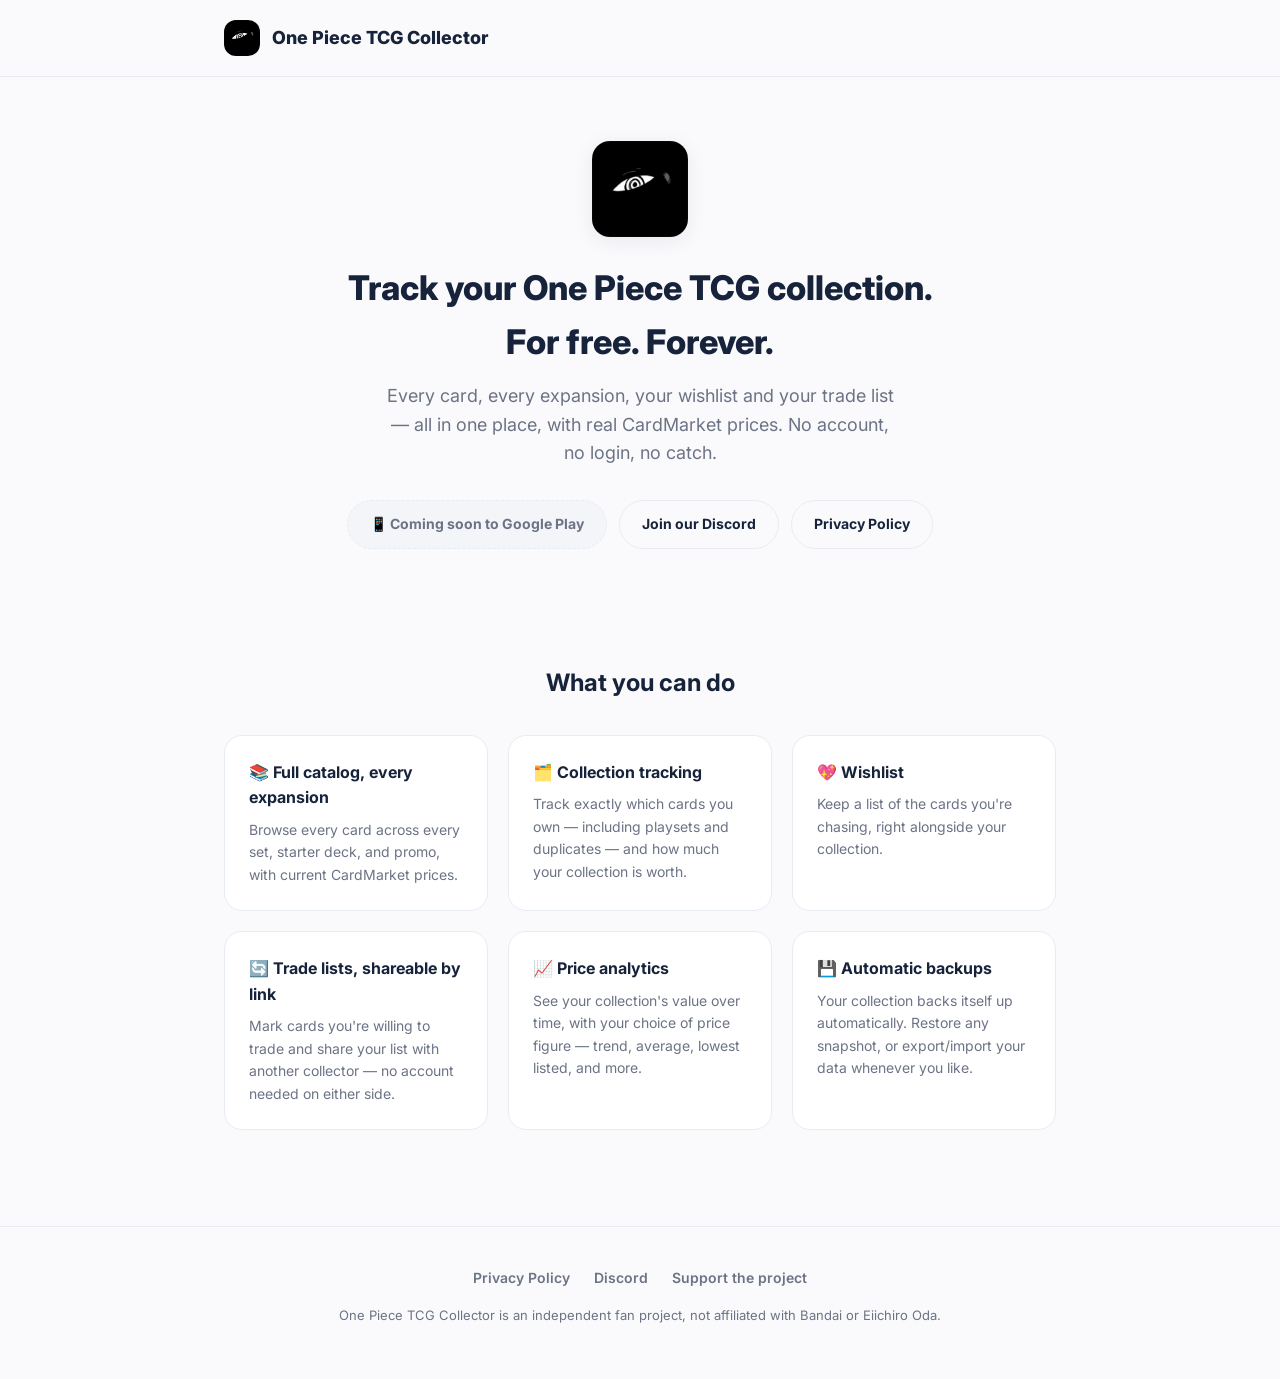
==== index.html @ 1e3ba4a0 "Add landing page and privacy policy for One Piece TCG Collector Static site (no build step) matching" ====
<!DOCTYPE html>
<html lang="en">
<head>
  <meta charset="UTF-8" />
  <meta name="viewport" content="width=device-width, initial-scale=1.0" />
  <title>One Piece TCG Collector</title>
  <meta name="description" content="Track your One Piece TCG collection, wishlist, and trades — 100% free, no account." />
  <link rel="icon" type="image/png" href="assets/favicon.png" />
  <link rel="preconnect" href="https://fonts.googleapis.com" />
  <link rel="preconnect" href="https://fonts.gstatic.com" crossorigin />
  <link href="https://fonts.googleapis.com/css2?family=Inter:wght@400;500;600;700;800&display=swap" rel="stylesheet" />
  <link rel="stylesheet" href="style.css" />
</head>
<body>

  <header class="site-header">
    <div class="container">
      <img src="assets/icon.png" alt="One Piece TCG Collector icon" />
      <span class="brand-name">One Piece TCG Collector</span>
    </div>
  </header>

  <section class="hero">
    <div class="container">
      <img class="icon" src="assets/icon.png" alt="One Piece TCG Collector" />
      <h1>Track your One Piece TCG collection.<br />For free. Forever.</h1>
      <p class="pitch">
        Every card, every expansion, your wishlist and your trade list — all in one place,
        with real CardMarket prices. No account, no login, no catch.
      </p>
      <div class="badge-row">
        <span class="badge badge-soon">📱 Coming soon to Google Play</span>
        <a class="badge badge-outline" href="https://discord.gg/aE2m7DEPWh">Join our Discord</a>
        <a class="badge badge-outline" href="privacy.html">Privacy Policy</a>
      </div>
    </div>
  </section>

  <section class="features">
    <div class="container">
      <h2>What you can do</h2>
      <div class="feature-grid">
        <div class="feature-card">
          <h3>📚 Full catalog, every expansion</h3>
          <p>Browse every card across every set, starter deck, and promo, with current CardMarket prices.</p>
        </div>
        <div class="feature-card">
          <h3>🗂️ Collection tracking</h3>
          <p>Track exactly which cards you own — including playsets and duplicates — and how much your collection is worth.</p>
        </div>
        <div class="feature-card">
          <h3>💖 Wishlist</h3>
          <p>Keep a list of the cards you're chasing, right alongside your collection.</p>
        </div>
        <div class="feature-card">
          <h3>🔄 Trade lists, shareable by link</h3>
          <p>Mark cards you're willing to trade and share your list with another collector — no account needed on either side.</p>
        </div>
        <div class="feature-card">
          <h3>📈 Price analytics</h3>
          <p>See your collection's value over time, with your choice of price figure — trend, average, lowest listed, and more.</p>
        </div>
        <div class="feature-card">
          <h3>💾 Automatic backups</h3>
          <p>Your collection backs itself up automatically. Restore any snapshot, or export/import your data whenever you like.</p>
        </div>
      </div>
    </div>
  </section>

  <footer class="site-footer">
    <div class="container">
      <div class="links">
        <a href="privacy.html">Privacy Policy</a>
        <a href="https://discord.gg/aE2m7DEPWh">Discord</a>
        <a href="https://www.buymeacoffee.com/JapaneseWeddingPhotos">Support the project</a>
      </div>
      <p class="copyright">One Piece TCG Collector is an independent fan project, not affiliated with Bandai or Eiichiro Oda.</p>
    </div>
  </footer>

</body>
</html>
---- style.css ----
:root {
  --primary: #0F2A4A;
  --accent: #FF8A3D;
  --trade: #0E9F6E;
  --wishlist: #E91E63;
  --on-primary: #FFFFFF;

  --background: #FAFAFC;
  --surface: #FFFFFF;
  --surface-alt: #F3F5F9;
  --text-primary: #16233B;
  --text-secondary: #6B7385;
  --border: #E7ECF3;

  --radius-md: 12px;
  --radius-lg: 18px;
  --radius-pill: 999px;
  --shadow: 0 4px 20px rgba(15, 42, 74, 0.08);
  --max-width: 880px;
}

@media (prefers-color-scheme: dark) {
  :root {
    --background: #0A0E1A;
    --surface: #131A2A;
    --surface-alt: #1A2235;
    --text-primary: #EDF1FA;
    --text-secondary: #98A2B8;
    --border: #232D42;
    --shadow: 0 4px 20px rgba(0, 0, 0, 0.35);
  }
}

* { box-sizing: border-box; }

html, body {
  margin: 0;
  padding: 0;
}

body {
  font-family: 'Inter', -apple-system, BlinkMacSystemFont, 'Segoe UI', sans-serif;
  background: var(--background);
  color: var(--text-primary);
  line-height: 1.6;
  -webkit-font-smoothing: antialiased;
}

a {
  color: var(--accent);
  text-decoration: none;
}
a:hover { text-decoration: underline; }

img { max-width: 100%; display: block; }

.container {
  max-width: var(--max-width);
  margin: 0 auto;
  padding: 0 24px;
}

/* Header */
.site-header {
  padding: 20px 0;
  border-bottom: 1px solid var(--border);
}
.site-header .container {
  display: flex;
  align-items: center;
  gap: 12px;
}
.site-header img {
  width: 36px;
  height: 36px;
  border-radius: var(--radius-md);
}
.site-header .brand-name {
  font-weight: 800;
  font-size: 18px;
  color: var(--text-primary);
}

/* Hero */
.hero {
  padding: 64px 0 48px;
  text-align: center;
}
.hero img.icon {
  width: 96px;
  height: 96px;
  border-radius: var(--radius-lg);
  margin: 0 auto 24px;
  box-shadow: var(--shadow);
}
.hero h1 {
  font-size: 34px;
  font-weight: 800;
  margin: 0 0 12px;
  color: var(--text-primary);
}
.hero p.pitch {
  font-size: 18px;
  color: var(--text-secondary);
  max-width: 520px;
  margin: 0 auto 32px;
}

.badge-row {
  display: flex;
  gap: 12px;
  justify-content: center;
  flex-wrap: wrap;
}

.badge {
  display: inline-flex;
  align-items: center;
  gap: 8px;
  padding: 12px 22px;
  border-radius: var(--radius-pill);
  font-weight: 700;
  font-size: 14px;
  text-decoration: none;
}
.badge:hover { text-decoration: none; opacity: 0.9; }
.badge-primary {
  background: var(--primary);
  color: var(--on-primary);
}
.badge-accent {
  background: var(--accent);
  color: var(--on-primary);
}
.badge-outline {
  background: transparent;
  border: 1.5px solid var(--border);
  color: var(--text-primary);
}
.badge-soon {
  background: var(--surface-alt);
  color: var(--text-secondary);
  border: 1.5px dashed var(--border);
}

/* Features */
.features {
  padding: 48px 0;
}
.features h2 {
  text-align: center;
  font-size: 24px;
  margin-bottom: 32px;
  color: var(--text-primary);
}
.feature-grid {
  display: grid;
  grid-template-columns: repeat(auto-fit, minmax(240px, 1fr));
  gap: 20px;
}
.feature-card {
  background: var(--surface);
  border: 1px solid var(--border);
  border-radius: var(--radius-lg);
  padding: 24px;
}
.feature-card h3 {
  margin: 0 0 8px;
  font-size: 16px;
  color: var(--text-primary);
}
.feature-card p {
  margin: 0;
  font-size: 14px;
  color: var(--text-secondary);
}

/* Footer */
.site-footer {
  padding: 40px 0;
  border-top: 1px solid var(--border);
  margin-top: 48px;
  text-align: center;
}
.site-footer .links {
  display: flex;
  gap: 24px;
  justify-content: center;
  flex-wrap: wrap;
  margin-bottom: 16px;
}
.site-footer .links a {
  color: var(--text-secondary);
  font-size: 14px;
  font-weight: 600;
}
.site-footer .copyright {
  color: var(--text-secondary);
  font-size: 13px;
}

/* Legal / privacy pages */
.legal {
  padding: 48px 0 64px;
}
.legal h1 {
  font-size: 28px;
  margin-bottom: 8px;
}
.legal .updated {
  color: var(--text-secondary);
  font-size: 13px;
  margin-bottom: 32px;
}
.legal h2 {
  font-size: 19px;
  margin-top: 36px;
  margin-bottom: 10px;
  color: var(--text-primary);
}
.legal p {
  color: var(--text-secondary);
  margin: 0 0 14px;
}
.legal ul {
  color: var(--text-secondary);
  padding-left: 20px;
}
.legal .callout {
  background: var(--surface-alt);
  border: 1px solid var(--border);
  border-radius: var(--radius-md);
  padding: 18px 20px;
  margin: 20px 0;
}
.legal .callout p { color: var(--text-primary); margin: 0; }
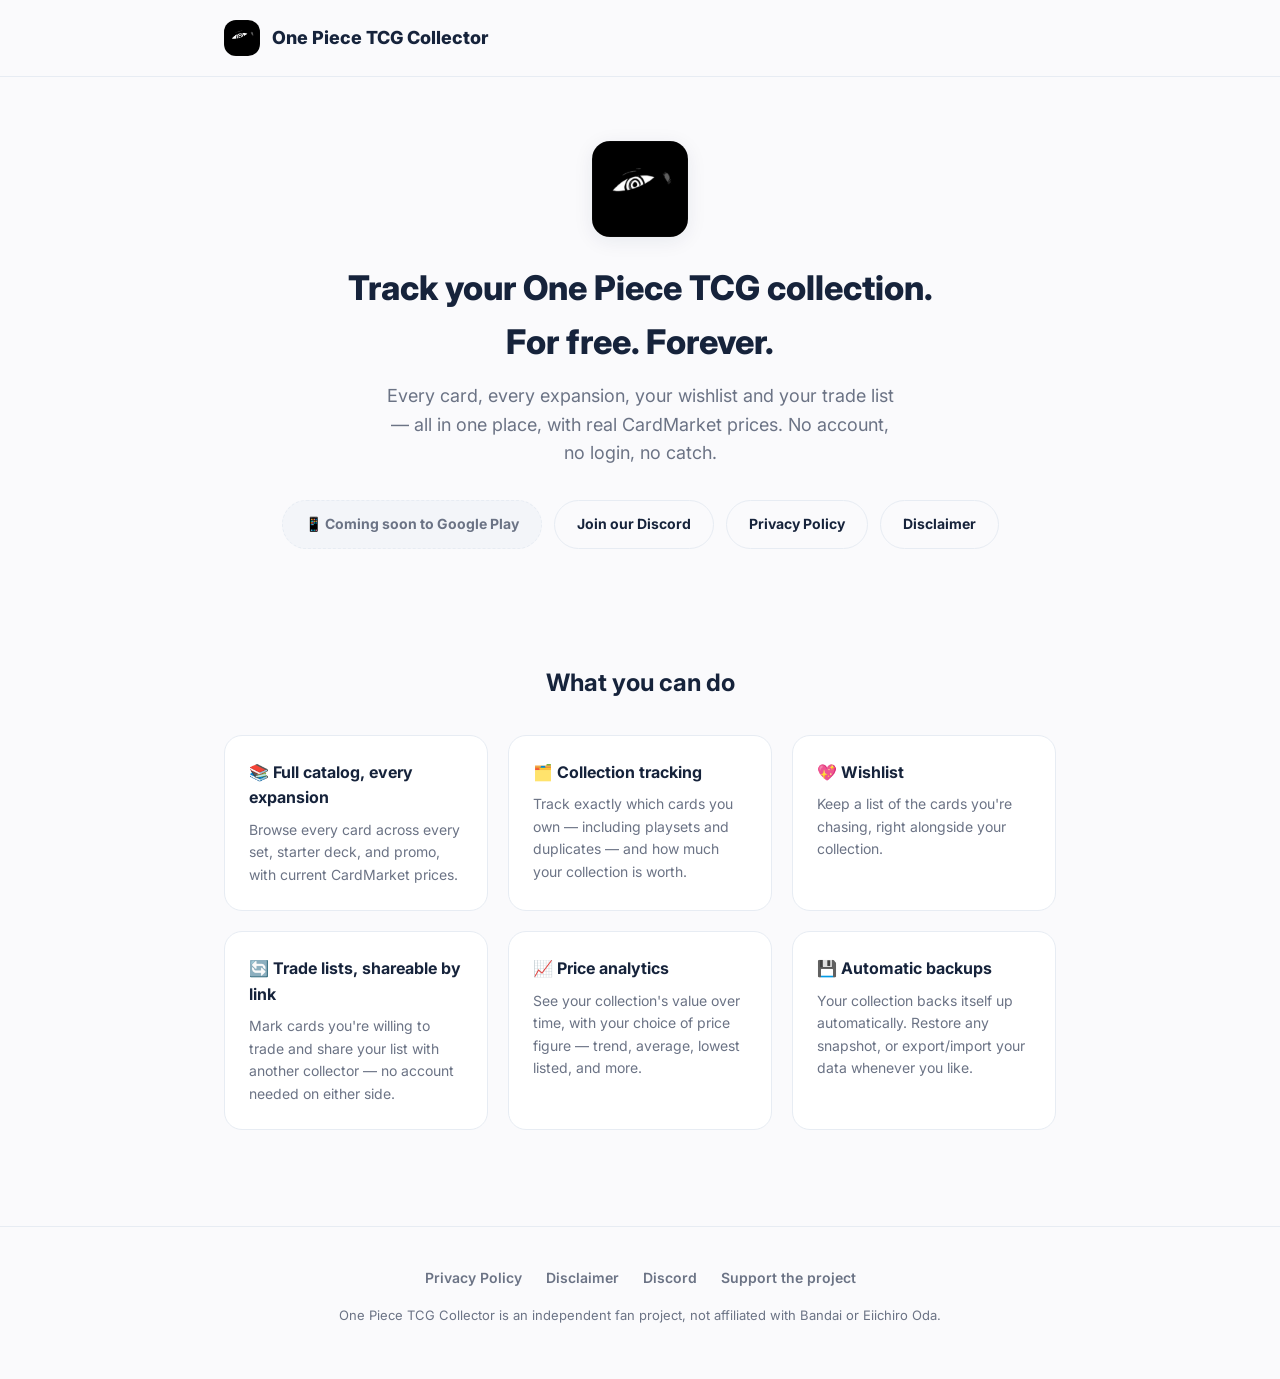
==== commit 4197c841: "Add disclaimer page, correct donation wording in privacy policy New disclaimer.html covers fan-proje" ====
--- a/index.html
+++ b/index.html
@@ -32,6 +32,7 @@
         <span class="badge badge-soon">📱 Coming soon to Google Play</span>
         <a class="badge badge-outline" href="https://discord.gg/aE2m7DEPWh">Join our Discord</a>
         <a class="badge badge-outline" href="privacy.html">Privacy Policy</a>
+        <a class="badge badge-outline" href="disclaimer.html">Disclaimer</a>
       </div>
     </div>
   </section>
@@ -72,6 +73,7 @@
     <div class="container">
       <div class="links">
         <a href="privacy.html">Privacy Policy</a>
+        <a href="disclaimer.html">Disclaimer</a>
         <a href="https://discord.gg/aE2m7DEPWh">Discord</a>
         <a href="https://www.buymeacoffee.com/JapaneseWeddingPhotos">Support the project</a>
       </div>
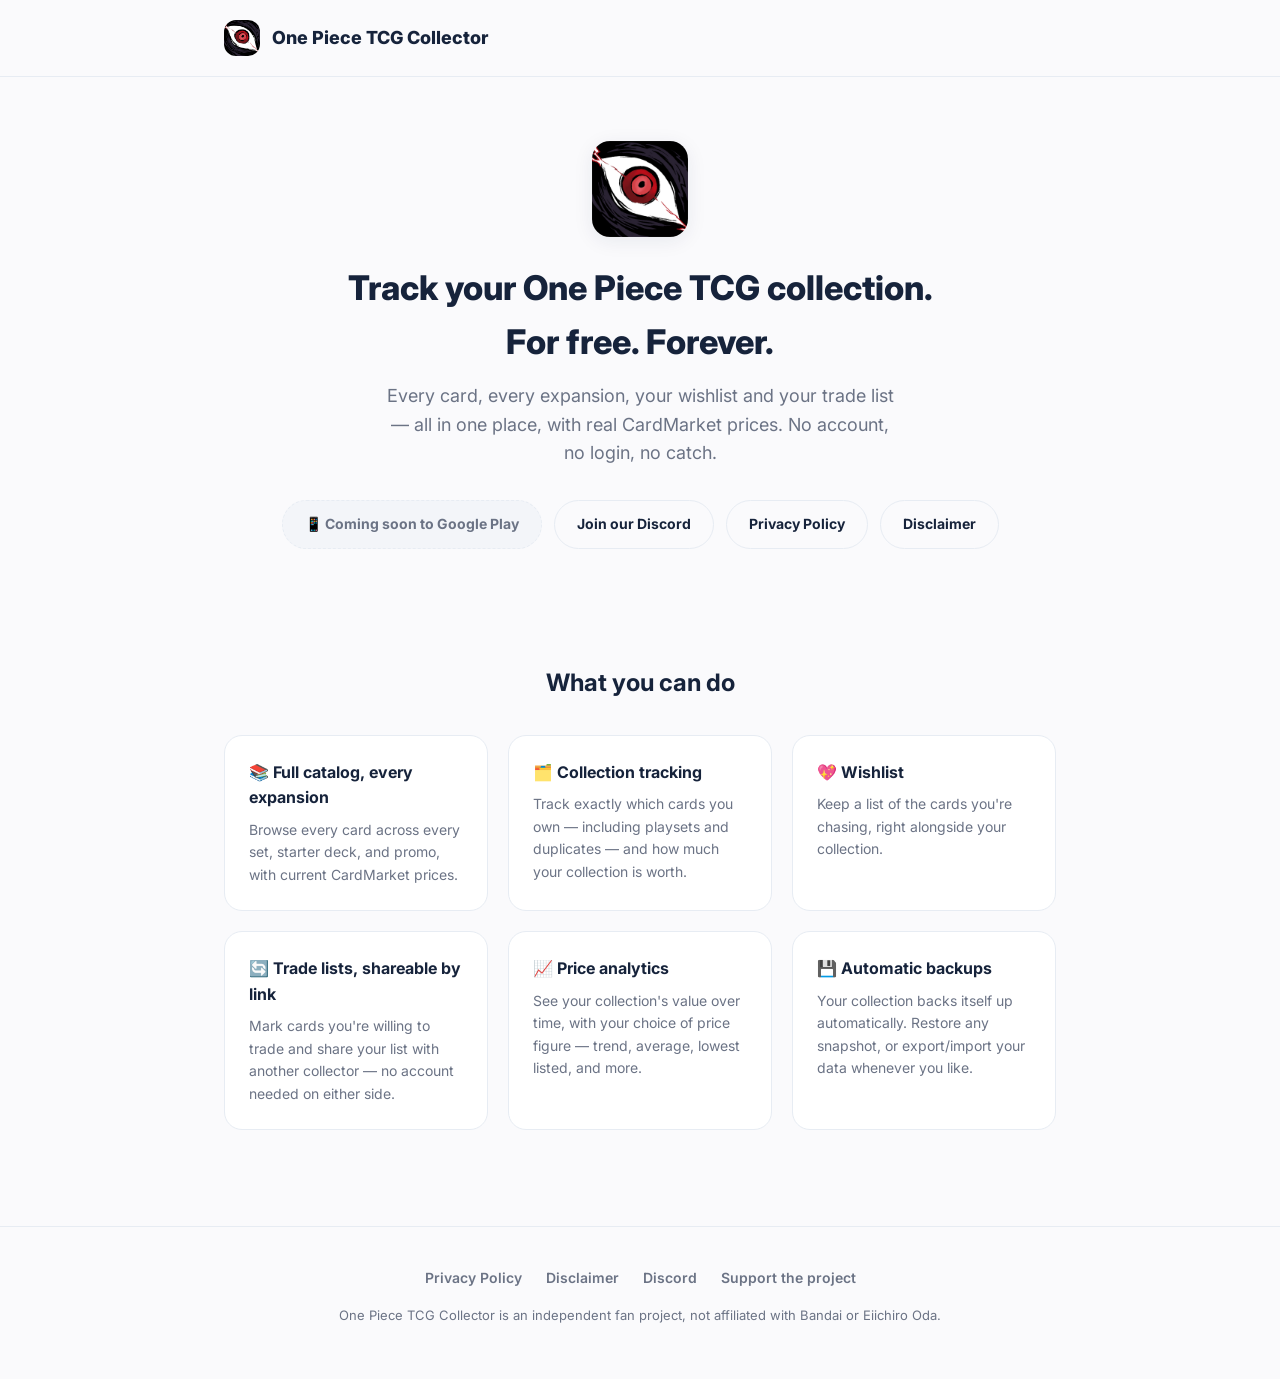
==== commit 31bc4a15: "Consolidate to a single icon asset (favicon.png), drop icon.png/logo.png favicon.png now carries the" ====
--- a/index.html
+++ b/index.html
@@ -15,14 +15,14 @@
 
   <header class="site-header">
     <div class="container">
-      <img src="assets/icon.png" alt="One Piece TCG Collector icon" />
+      <img src="assets/favicon.png" alt="One Piece TCG Collector icon" />
       <span class="brand-name">One Piece TCG Collector</span>
     </div>
   </header>
 
   <section class="hero">
     <div class="container">
-      <img class="icon" src="assets/icon.png" alt="One Piece TCG Collector" />
+      <img class="icon" src="assets/favicon.png" alt="One Piece TCG Collector" />
       <h1>Track your One Piece TCG collection.<br />For free. Forever.</h1>
       <p class="pitch">
         Every card, every expansion, your wishlist and your trade list — all in one place,
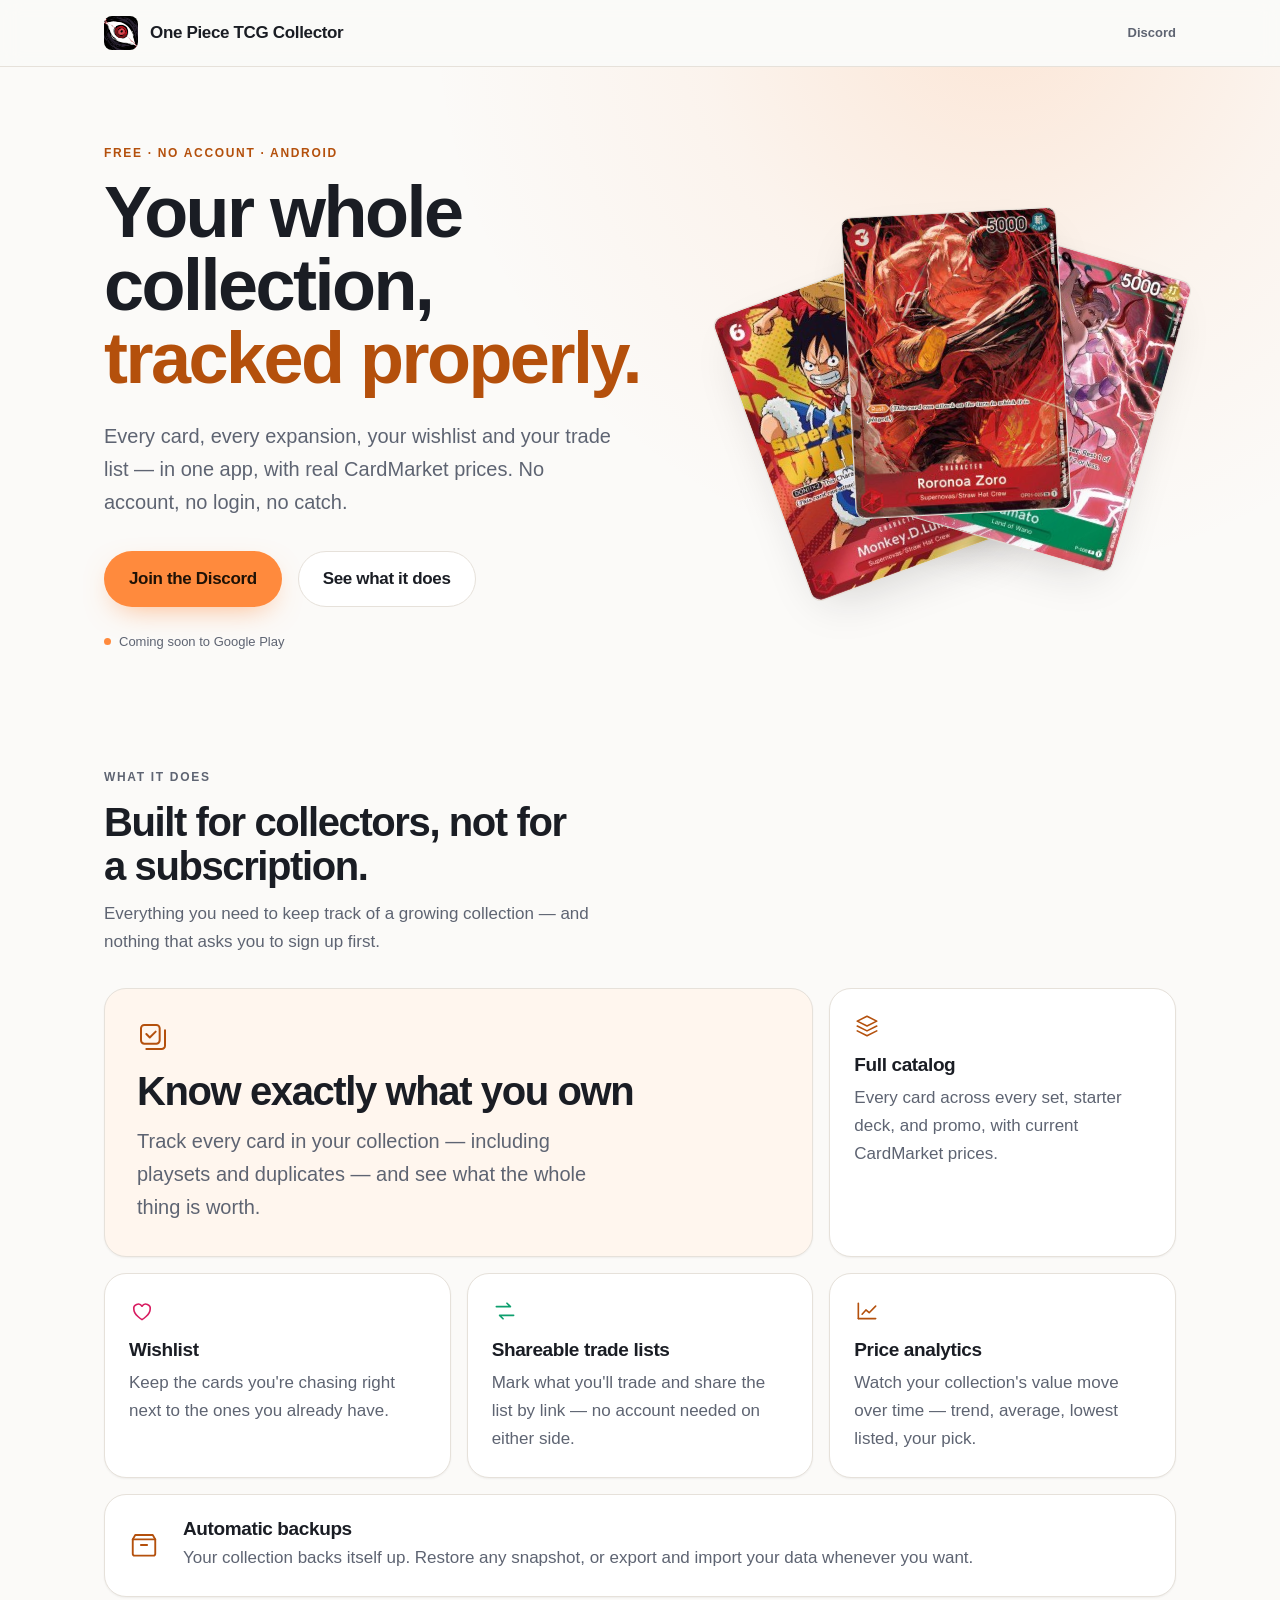
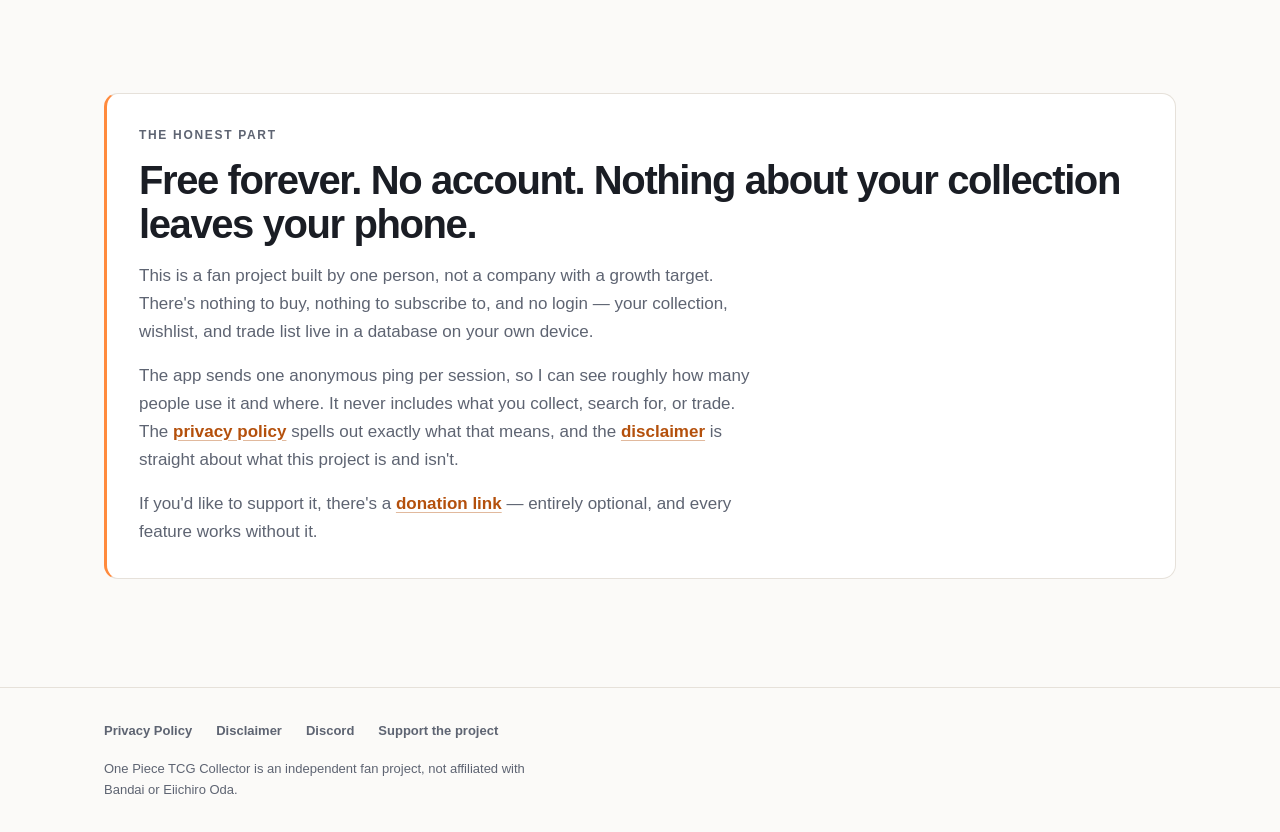
==== commit 28e88efa: "Redesign: dark-first design system, restructured landing page, SEO/OG metadata Full visual redesign " ====
--- a/index.html
+++ b/index.html
@@ -5,69 +5,171 @@
   <meta name="viewport" content="width=device-width, initial-scale=1.0" />
   <title>One Piece TCG Collector</title>
   <meta name="description" content="Track your One Piece TCG collection, wishlist, and trades — 100% free, no account." />
+  <link rel="canonical" href="https://optcg.poordevelopers.com/" />
+  <meta name="theme-color" content="#080B12" media="(prefers-color-scheme: dark)" />
+  <meta name="theme-color" content="#FBFAF8" media="(prefers-color-scheme: light)" />
+
+  <meta property="og:type" content="website" />
+  <meta property="og:url" content="https://optcg.poordevelopers.com/" />
+  <meta property="og:title" content="One Piece TCG Collector" />
+  <meta property="og:description" content="Track your One Piece TCG collection, wishlist, and trades — 100% free, no account." />
+  <meta property="og:image" content="https://optcg.poordevelopers.com/assets/og-image.png" />
+  <meta name="twitter:card" content="summary_large_image" />
+
   <link rel="icon" type="image/png" href="assets/favicon.png" />
-  <link rel="preconnect" href="https://fonts.googleapis.com" />
-  <link rel="preconnect" href="https://fonts.gstatic.com" crossorigin />
-  <link href="https://fonts.googleapis.com/css2?family=Inter:wght@400;500;600;700;800&display=swap" rel="stylesheet" />
   <link rel="stylesheet" href="style.css" />
 </head>
 <body>
 
   <header class="site-header">
     <div class="container">
-      <img src="assets/favicon.png" alt="One Piece TCG Collector icon" />
-      <span class="brand-name">One Piece TCG Collector</span>
+      <a class="brand" href="index.html">
+        <img src="assets/favicon.png" alt="" />
+        <span>One Piece TCG Collector</span>
+      </a>
+      <a class="header-link" href="https://discord.gg/aE2m7DEPWh">Discord</a>
     </div>
   </header>
 
-  <section class="hero">
-    <div class="container">
-      <img class="icon" src="assets/favicon.png" alt="One Piece TCG Collector" />
-      <h1>Track your One Piece TCG collection.<br />For free. Forever.</h1>
-      <p class="pitch">
-        Every card, every expansion, your wishlist and your trade list — all in one place,
-        with real CardMarket prices. No account, no login, no catch.
-      </p>
-      <div class="badge-row">
-        <span class="badge badge-soon">📱 Coming soon to Google Play</span>
-        <a class="badge badge-outline" href="https://discord.gg/aE2m7DEPWh">Join our Discord</a>
-        <a class="badge badge-outline" href="privacy.html">Privacy Policy</a>
-        <a class="badge badge-outline" href="disclaimer.html">Disclaimer</a>
-      </div>
-    </div>
-  </section>
+  <main>
 
-  <section class="features">
-    <div class="container">
-      <h2>What you can do</h2>
-      <div class="feature-grid">
-        <div class="feature-card">
-          <h3>📚 Full catalog, every expansion</h3>
-          <p>Browse every card across every set, starter deck, and promo, with current CardMarket prices.</p>
-        </div>
-        <div class="feature-card">
-          <h3>🗂️ Collection tracking</h3>
-          <p>Track exactly which cards you own — including playsets and duplicates — and how much your collection is worth.</p>
-        </div>
-        <div class="feature-card">
-          <h3>💖 Wishlist</h3>
-          <p>Keep a list of the cards you're chasing, right alongside your collection.</p>
-        </div>
-        <div class="feature-card">
-          <h3>🔄 Trade lists, shareable by link</h3>
-          <p>Mark cards you're willing to trade and share your list with another collector — no account needed on either side.</p>
-        </div>
-        <div class="feature-card">
-          <h3>📈 Price analytics</h3>
-          <p>See your collection's value over time, with your choice of price figure — trend, average, lowest listed, and more.</p>
-        </div>
-        <div class="feature-card">
-          <h3>💾 Automatic backups</h3>
-          <p>Your collection backs itself up automatically. Restore any snapshot, or export/import your data whenever you like.</p>
+    <section class="hero">
+      <div class="container">
+        <div class="hero-grid">
+          <div>
+            <p class="eyebrow">Free · No account · Android</p>
+            <h1>Your whole collection, <em>tracked properly.</em></h1>
+            <p class="lead">
+              Every card, every expansion, your wishlist and your trade list — in one app,
+              with real CardMarket prices. No account, no login, no catch.
+            </p>
+            <div class="actions">
+              <a class="btn btn-primary" href="https://discord.gg/aE2m7DEPWh">Join the Discord</a>
+              <a class="btn btn-ghost" href="#features">See what it does</a>
+            </div>
+            <p class="status">
+              <span class="status-dot" aria-hidden="true"></span>
+              Coming soon to Google Play
+            </p>
+          </div>
+
+          <div class="card-stack" aria-hidden="true">
+            <div class="card card-a"></div>
+            <div class="card card-b"></div>
+            <div class="card card-c"></div>
+          </div>
         </div>
       </div>
-    </div>
-  </section>
+    </section>
+
+    <section class="features" id="features">
+      <div class="container">
+        <div class="section-head">
+          <p class="eyebrow">What it does</p>
+          <h2>Built for collectors, not for a subscription.</h2>
+          <p>
+            Everything you need to keep track of a growing collection — and nothing
+            that asks you to sign up first.
+          </p>
+        </div>
+
+        <div class="bento">
+
+          <article class="tile tile-lead">
+            <svg viewBox="0 0 24 24" fill="none" stroke="currentColor" stroke-width="1.5" stroke-linecap="round" stroke-linejoin="round" aria-hidden="true" focusable="false">
+              <rect x="3" y="3" width="14" height="14" rx="2.5" />
+              <path d="M21 7v11.5A2.5 2.5 0 0 1 18.5 21H7" />
+              <path d="m7 9.8 2.6 2.6L14 8" />
+            </svg>
+            <h3>Know exactly what you own</h3>
+            <p>
+              Track every card in your collection — including playsets and duplicates —
+              and see what the whole thing is worth.
+            </p>
+          </article>
+
+          <article class="tile tile-catalog">
+            <svg viewBox="0 0 24 24" fill="none" stroke="currentColor" stroke-width="1.5" stroke-linecap="round" stroke-linejoin="round" aria-hidden="true" focusable="false">
+              <path d="M12 3 3 7.5l9 4.5 9-4.5L12 3Z" />
+              <path d="m3 12 9 4.5 9-4.5" />
+              <path d="m3 16.5 9 4.5 9-4.5" />
+            </svg>
+            <h3>Full catalog</h3>
+            <p>Every card across every set, starter deck, and promo, with current CardMarket prices.</p>
+          </article>
+
+          <article class="tile tile-third tile-wishlist">
+            <svg viewBox="0 0 24 24" fill="none" stroke="currentColor" stroke-width="1.5" stroke-linecap="round" stroke-linejoin="round" aria-hidden="true" focusable="false">
+              <path d="M12 20s-7.5-4.6-7.5-9.4A4.1 4.1 0 0 1 12 7.6a4.1 4.1 0 0 1 7.5 3C19.5 15.4 12 20 12 20Z" />
+            </svg>
+            <h3>Wishlist</h3>
+            <p>Keep the cards you're chasing right next to the ones you already have.</p>
+          </article>
+
+          <article class="tile tile-third tile-trade">
+            <svg viewBox="0 0 24 24" fill="none" stroke="currentColor" stroke-width="1.5" stroke-linecap="round" stroke-linejoin="round" aria-hidden="true" focusable="false">
+              <path d="M4 8h13l-3.2-3.2" />
+              <path d="M20 16H7l3.2 3.2" />
+            </svg>
+            <h3>Shareable trade lists</h3>
+            <p>Mark what you'll trade and share the list by link — no account needed on either side.</p>
+          </article>
+
+          <article class="tile tile-third">
+            <svg viewBox="0 0 24 24" fill="none" stroke="currentColor" stroke-width="1.5" stroke-linecap="round" stroke-linejoin="round" aria-hidden="true" focusable="false">
+              <path d="M4 19V5" />
+              <path d="M4 19h16" />
+              <path d="m7.5 15 3.5-4 3 2.6L20 7.5" />
+            </svg>
+            <h3>Price analytics</h3>
+            <p>Watch your collection's value move over time — trend, average, lowest listed, your pick.</p>
+          </article>
+
+          <article class="tile tile-strip">
+            <svg viewBox="0 0 24 24" fill="none" stroke="currentColor" stroke-width="1.5" stroke-linecap="round" stroke-linejoin="round" aria-hidden="true" focusable="false">
+              <path d="M3 7.5 5 4h14l2 3.5" />
+              <path d="M3 7.5V19a1.5 1.5 0 0 0 1.5 1.5h15A1.5 1.5 0 0 0 21 19V7.5Z" />
+              <path d="M9.5 12h5" />
+            </svg>
+            <div>
+              <h3>Automatic backups</h3>
+              <p>
+                Your collection backs itself up. Restore any snapshot, or export and import
+                your data whenever you want.
+              </p>
+            </div>
+          </article>
+
+        </div>
+      </div>
+    </section>
+
+    <section class="credibility">
+      <div class="container">
+        <div class="panel">
+          <p class="eyebrow">The honest part</p>
+          <h2>Free forever. No account. Nothing about your collection leaves your phone.</h2>
+          <p>
+            This is a fan project built by one person, not a company with a growth target.
+            There's nothing to buy, nothing to subscribe to, and no login — your collection,
+            wishlist, and trade list live in a database on your own device.
+          </p>
+          <p>
+            The app sends one anonymous ping per session, so I can see roughly how many people
+            use it and where. It never includes what you collect, search for, or trade. The
+            <a href="privacy.html">privacy policy</a> spells out exactly what that means, and the
+            <a href="disclaimer.html">disclaimer</a> is straight about what this project is and isn't.
+          </p>
+          <p>
+            If you'd like to support it, there's a
+            <a href="https://www.buymeacoffee.com/JapaneseWeddingPhotos">donation link</a> —
+            entirely optional, and every feature works without it.
+          </p>
+        </div>
+      </div>
+    </section>
+
+  </main>
 
   <footer class="site-footer">
     <div class="container">
@@ -77,7 +179,7 @@
         <a href="https://discord.gg/aE2m7DEPWh">Discord</a>
         <a href="https://www.buymeacoffee.com/JapaneseWeddingPhotos">Support the project</a>
       </div>
-      <p class="copyright">One Piece TCG Collector is an independent fan project, not affiliated with Bandai or Eiichiro Oda.</p>
+      <p class="colophon">One Piece TCG Collector is an independent fan project, not affiliated with Bandai or Eiichiro Oda.</p>
     </div>
   </footer>
 
--- a/style.css
+++ b/style.css
@@ -1,236 +1,764 @@
+/* ==========================================================================
+   One Piece TCG Collector — public site
+   Dark-first editorial system. No build step, no third-party requests.
+   ========================================================================== */
+
+/* --------------------------------------------------------------------------
+   Tokens — dark is the default declaration, not an override.
+   Browsers reporting no colour-scheme preference get the brand identity.
+   -------------------------------------------------------------------------- */
+
 :root {
-  --primary: #0F2A4A;
-  --accent: #FF8A3D;
-  --trade: #0E9F6E;
-  --wishlist: #E91E63;
-  --on-primary: #FFFFFF;
-
-  --background: #FAFAFC;
-  --surface: #FFFFFF;
-  --surface-alt: #F3F5F9;
-  --text-primary: #16233B;
-  --text-secondary: #6B7385;
-  --border: #E7ECF3;
-
-  --radius-md: 12px;
-  --radius-lg: 18px;
-  --radius-pill: 999px;
-  --shadow: 0 4px 20px rgba(15, 42, 74, 0.08);
-  --max-width: 880px;
-}
-
-@media (prefers-color-scheme: dark) {
+  /* Surfaces */
+  --canvas: #080b12;
+  --surface: #10151f;
+  --surface-high: #161d2b;
+  --hairline: #222c3d;
+
+  /* Text */
+  --ink: #f2f5fa;
+  --ink-muted: #98a3b8;
+
+  /* Accent — split roles. --accent fills, --accent-ink writes.
+     They diverge in the light palette, where the raw accent fails contrast. */
+  --accent: #ff8a3d;
+  --accent-ink: #ff8a3d;
+  --accent-contrast: #1f1206;
+
+  /* Feature hues, echoing the app's own colour language */
+  --hue-trade: #2dd4a0;
+  --hue-wishlist: #ff6b9d;
+
+  /* Elevation — in dark, surfaces separate by luminance and hairline;
+     the shadow only grounds the largest floating elements. */
+  --elevation-1: 0 1px 2px rgba(0, 0, 0, 0.4);
+  --elevation-2: 0 24px 60px -20px rgba(0, 0, 0, 0.7);
+
+  /* Atmosphere behind the hero */
+  --glow: radial-gradient(
+    62% 80% at 78% 12%,
+    rgba(255, 138, 61, 0.16) 0%,
+    rgba(255, 138, 61, 0.05) 38%,
+    transparent 72%
+  );
+
+  /* Type */
+  --font-display: "Segoe UI Variable Display", "Segoe UI", -apple-system,
+    BlinkMacSystemFont, "Helvetica Neue", Arial, sans-serif;
+  --font-body: "Segoe UI Variable Text", "Segoe UI", -apple-system,
+    BlinkMacSystemFont, "Helvetica Neue", Arial, sans-serif;
+
+  --fs-display: clamp(2.5rem, 1.5rem + 4vw, 4.5rem);
+  --fs-h2: clamp(1.75rem, 1.4rem + 1.4vw, 2.5rem);
+  --fs-h3: 1.1875rem;
+  --fs-lead: clamp(1.0625rem, 1rem + 0.4vw, 1.25rem);
+  --fs-body: 1.0625rem;
+  --fs-caption: 0.8125rem;
+  --fs-eyebrow: 0.75rem;
+
+  --track-display: -0.035em;
+  --track-tight: -0.02em;
+  --track-eyebrow: 0.14em;
+
+  /* Space */
+  --sp-1: 0.25rem;
+  --sp-2: 0.5rem;
+  --sp-3: 0.75rem;
+  --sp-4: 1rem;
+  --sp-5: 1.5rem;
+  --sp-6: 2rem;
+  --sp-7: 2.75rem;
+  --sp-8: 4rem;
+  --sp-9: 6rem;
+  --sp-10: 8rem;
+
+  /* Radius */
+  --r-sm: 8px;
+  --r-md: 14px;
+  --r-lg: 22px;
+  --r-pill: 999px;
+
+  /* Layout */
+  --measure-wide: 1120px;
+  --measure-prose: 65ch;
+
+  color-scheme: dark;
+}
+
+@media (prefers-color-scheme: light) {
   :root {
-    --background: #0A0E1A;
-    --surface: #131A2A;
-    --surface-alt: #1A2235;
-    --text-primary: #EDF1FA;
-    --text-secondary: #98A2B8;
-    --border: #232D42;
-    --shadow: 0 4px 20px rgba(0, 0, 0, 0.35);
-  }
-}
-
-* { box-sizing: border-box; }
-
-html, body {
+    --canvas: #fbfaf8;
+    --surface: #ffffff;
+    --surface-high: #fff6ee;
+    --hairline: #e6e1da;
+
+    --ink: #1a1d24;
+    --ink-muted: #5e6472;
+
+    /* The fill stays brand-orange; the text role darkens to clear 4.5:1
+       against a near-white canvas, where #ff8a3d measures only ~2.4:1. */
+    --accent: #ff8a3d;
+    --accent-ink: #b4500c;
+    --accent-contrast: #1f1206;
+
+    --hue-trade: #0e9f6e;
+    --hue-wishlist: #d81b60;
+
+    --elevation-1: 0 1px 2px rgba(26, 29, 36, 0.06);
+    --elevation-2: 0 20px 48px -16px rgba(26, 29, 36, 0.18);
+
+    --glow: radial-gradient(
+      62% 80% at 78% 12%,
+      rgba(255, 138, 61, 0.18) 0%,
+      rgba(255, 138, 61, 0.06) 38%,
+      transparent 72%
+    );
+
+    color-scheme: light;
+  }
+}
+
+/* --------------------------------------------------------------------------
+   Base
+   -------------------------------------------------------------------------- */
+
+*,
+*::before,
+*::after {
+  box-sizing: border-box;
+}
+
+html {
+  -webkit-text-size-adjust: 100%;
+}
+
+body {
   margin: 0;
+  background: var(--canvas);
+  color: var(--ink);
+  font-family: var(--font-body);
+  font-size: var(--fs-body);
+  line-height: 1.65;
+  -webkit-font-smoothing: antialiased;
+  -moz-osx-font-smoothing: grayscale;
+  overflow-x: hidden;
+}
+
+h1,
+h2,
+h3 {
+  font-family: var(--font-display);
+  line-height: 1.1;
+  margin: 0;
+}
+
+p {
+  margin: 0;
+}
+
+img,
+svg {
+  max-width: 100%;
+  display: block;
+}
+
+a {
+  color: var(--accent-ink);
+  text-decoration-color: color-mix(in srgb, var(--accent-ink) 40%, transparent);
+  text-underline-offset: 0.2em;
+}
+
+a:hover {
+  text-decoration-color: currentColor;
+}
+
+:focus-visible {
+  outline: 2px solid var(--accent);
+  outline-offset: 3px;
+  border-radius: var(--r-sm);
+}
+
+::selection {
+  background: var(--accent);
+  color: var(--accent-contrast);
+}
+
+.container {
+  width: 100%;
+  max-width: var(--measure-wide);
+  margin-inline: auto;
+  padding-inline: var(--sp-5);
+}
+
+/* Small caps label used above display headings and section headings */
+.eyebrow {
+  font-size: var(--fs-eyebrow);
+  font-weight: 700;
+  letter-spacing: var(--track-eyebrow);
+  text-transform: uppercase;
+  color: var(--accent-ink);
+  margin: 0 0 var(--sp-3);
+}
+
+.visually-hidden {
+  position: absolute;
+  width: 1px;
+  height: 1px;
+  margin: -1px;
   padding: 0;
-}
-
-body {
-  font-family: 'Inter', -apple-system, BlinkMacSystemFont, 'Segoe UI', sans-serif;
-  background: var(--background);
-  color: var(--text-primary);
-  line-height: 1.6;
-  -webkit-font-smoothing: antialiased;
-}
-
-a {
-  color: var(--accent);
-  text-decoration: none;
-}
-a:hover { text-decoration: underline; }
-
-img { max-width: 100%; display: block; }
-
-.container {
-  max-width: var(--max-width);
-  margin: 0 auto;
-  padding: 0 24px;
-}
-
-/* Header */
+  overflow: hidden;
+  clip-path: inset(50%);
+  white-space: nowrap;
+}
+
+@media (prefers-reduced-motion: reduce) {
+  *,
+  *::before,
+  *::after {
+    animation-duration: 0.01ms !important;
+    animation-iteration-count: 1 !important;
+    transition-duration: 0.01ms !important;
+    scroll-behavior: auto !important;
+  }
+}
+
+/* --------------------------------------------------------------------------
+   Shared shell — identical markup on all three pages
+   -------------------------------------------------------------------------- */
+
 .site-header {
-  padding: 20px 0;
-  border-bottom: 1px solid var(--border);
-}
+  border-bottom: 1px solid var(--hairline);
+  background: color-mix(in srgb, var(--canvas) 80%, transparent);
+  backdrop-filter: saturate(140%) blur(10px);
+  position: relative;
+  z-index: 2;
+}
+
 .site-header .container {
   display: flex;
   align-items: center;
-  gap: 12px;
-}
-.site-header img {
-  width: 36px;
-  height: 36px;
-  border-radius: var(--radius-md);
-}
-.site-header .brand-name {
-  font-weight: 800;
-  font-size: 18px;
-  color: var(--text-primary);
-}
-
-/* Hero */
-.hero {
-  padding: 64px 0 48px;
-  text-align: center;
-}
-.hero img.icon {
-  width: 96px;
-  height: 96px;
-  border-radius: var(--radius-lg);
-  margin: 0 auto 24px;
-  box-shadow: var(--shadow);
-}
-.hero h1 {
-  font-size: 34px;
-  font-weight: 800;
-  margin: 0 0 12px;
-  color: var(--text-primary);
-}
-.hero p.pitch {
-  font-size: 18px;
-  color: var(--text-secondary);
-  max-width: 520px;
-  margin: 0 auto 32px;
-}
-
-.badge-row {
-  display: flex;
-  gap: 12px;
-  justify-content: center;
-  flex-wrap: wrap;
-}
-
-.badge {
+  justify-content: space-between;
+  gap: var(--sp-4);
+  padding-block: var(--sp-4);
+}
+
+.brand {
   display: inline-flex;
   align-items: center;
-  gap: 8px;
-  padding: 12px 22px;
-  border-radius: var(--radius-pill);
+  gap: var(--sp-3);
+  color: var(--ink);
+  text-decoration: none;
+}
+
+.brand img {
+  width: 34px;
+  height: 34px;
+  border-radius: var(--r-sm);
+}
+
+.brand span {
+  font-family: var(--font-display);
+  font-size: var(--fs-body);
   font-weight: 700;
-  font-size: 14px;
+  letter-spacing: var(--track-tight);
+}
+
+.header-link {
+  font-size: var(--fs-caption);
+  font-weight: 600;
+  color: var(--ink-muted);
   text-decoration: none;
 }
-.badge:hover { text-decoration: none; opacity: 0.9; }
-.badge-primary {
-  background: var(--primary);
-  color: var(--on-primary);
-}
-.badge-accent {
-  background: var(--accent);
-  color: var(--on-primary);
-}
-.badge-outline {
-  background: transparent;
-  border: 1.5px solid var(--border);
-  color: var(--text-primary);
-}
-.badge-soon {
-  background: var(--surface-alt);
-  color: var(--text-secondary);
-  border: 1.5px dashed var(--border);
-}
-
-/* Features */
-.features {
-  padding: 48px 0;
-}
-.features h2 {
-  text-align: center;
-  font-size: 24px;
-  margin-bottom: 32px;
-  color: var(--text-primary);
-}
-.feature-grid {
-  display: grid;
-  grid-template-columns: repeat(auto-fit, minmax(240px, 1fr));
-  gap: 20px;
-}
-.feature-card {
-  background: var(--surface);
-  border: 1px solid var(--border);
-  border-radius: var(--radius-lg);
-  padding: 24px;
-}
-.feature-card h3 {
-  margin: 0 0 8px;
-  font-size: 16px;
-  color: var(--text-primary);
-}
-.feature-card p {
-  margin: 0;
-  font-size: 14px;
-  color: var(--text-secondary);
-}
-
-/* Footer */
+
+.header-link:hover {
+  color: var(--ink);
+}
+
 .site-footer {
-  padding: 40px 0;
-  border-top: 1px solid var(--border);
-  margin-top: 48px;
-  text-align: center;
-}
+  border-top: 1px solid var(--hairline);
+  margin-top: var(--sp-7);
+  padding-block: var(--sp-6);
+}
+
 .site-footer .links {
   display: flex;
-  gap: 24px;
-  justify-content: center;
   flex-wrap: wrap;
-  margin-bottom: 16px;
-}
+  gap: var(--sp-5);
+  margin-bottom: var(--sp-4);
+}
+
 .site-footer .links a {
-  color: var(--text-secondary);
-  font-size: 14px;
+  font-size: var(--fs-caption);
   font-weight: 600;
-}
-.site-footer .copyright {
-  color: var(--text-secondary);
-  font-size: 13px;
-}
-
-/* Legal / privacy pages */
+  color: var(--ink-muted);
+  text-decoration: none;
+}
+
+.site-footer .links a:hover {
+  color: var(--ink);
+  text-decoration: underline;
+}
+
+.site-footer .colophon {
+  font-size: var(--fs-caption);
+  color: var(--ink-muted);
+  max-width: 60ch;
+}
+
+/* --------------------------------------------------------------------------
+   Buttons
+   -------------------------------------------------------------------------- */
+
+.btn {
+  display: inline-flex;
+  align-items: center;
+  gap: var(--sp-2);
+  padding: 0.8rem 1.5rem;
+  border-radius: var(--r-pill);
+  font-family: var(--font-body);
+  font-size: var(--fs-body);
+  font-weight: 700;
+  letter-spacing: var(--track-tight);
+  text-decoration: none;
+  border: 1px solid transparent;
+  transition: transform 160ms ease, background-color 160ms ease,
+    border-color 160ms ease;
+}
+
+.btn:hover {
+  transform: translateY(-1px);
+}
+
+.btn-primary {
+  background: var(--accent);
+  color: var(--accent-contrast);
+  box-shadow: 0 10px 30px -12px color-mix(in srgb, var(--accent) 70%, transparent);
+}
+
+.btn-primary:hover {
+  background: color-mix(in srgb, var(--accent) 88%, white);
+}
+
+.btn-ghost {
+  color: var(--ink);
+  border-color: var(--hairline);
+  background: var(--surface);
+}
+
+.btn-ghost:hover {
+  border-color: color-mix(in srgb, var(--ink) 30%, var(--hairline));
+}
+
+/* --------------------------------------------------------------------------
+   Hero
+   -------------------------------------------------------------------------- */
+
+.hero {
+  position: relative;
+  padding-block: clamp(2.5rem, 6vw, 5rem) clamp(2rem, 4vw, 3rem);
+  overflow: hidden;
+}
+
+.hero::before {
+  content: "";
+  position: absolute;
+  inset: -30% 0 auto;
+  height: 160%;
+  background: var(--glow);
+  pointer-events: none;
+}
+
+.hero .container {
+  position: relative;
+}
+
+.hero-grid {
+  display: grid;
+  grid-template-columns: minmax(0, 1.15fr) minmax(0, 0.85fr);
+  gap: var(--sp-8);
+  align-items: center;
+}
+
+.hero-grid > * {
+  min-width: 0;
+}
+
+.hero h1 {
+  font-size: var(--fs-display);
+  font-weight: 800;
+  letter-spacing: var(--track-display);
+  line-height: 1.02;
+}
+
+.hero h1 em {
+  font-style: normal;
+  color: var(--accent-ink);
+}
+
+.hero .lead {
+  margin-top: var(--sp-5);
+  font-size: var(--fs-lead);
+  color: var(--ink-muted);
+  max-width: 46ch;
+}
+
+.hero .actions {
+  display: flex;
+  flex-wrap: wrap;
+  align-items: center;
+  gap: var(--sp-4);
+  margin-top: var(--sp-6);
+}
+
+/* Pre-launch availability. Deliberately not a button — it is a status, and
+   dressing it as a peer of the CTA is what made the old hero read as a
+   row of interchangeable pills. */
+.status {
+  display: flex;
+  align-items: center;
+  gap: var(--sp-2);
+  margin-top: var(--sp-5);
+  font-size: var(--fs-caption);
+  color: var(--ink-muted);
+}
+
+.status-dot {
+  width: 7px;
+  height: 7px;
+  border-radius: 50%;
+  background: var(--accent);
+  flex: none;
+  animation: pulse 2.4s ease-in-out infinite;
+}
+
+@keyframes pulse {
+  0%,
+  100% {
+    opacity: 1;
+    box-shadow: 0 0 0 0 color-mix(in srgb, var(--accent) 55%, transparent);
+  }
+  50% {
+    opacity: 0.65;
+    box-shadow: 0 0 0 6px transparent;
+  }
+}
+
+/* Hero visual: three real cards from the game, fanned like a hand pulled
+   from a binder. Wide spread plus a slight per-card lift on hover reads as
+   a deck you could riffle through, not a static product shot. */
+.card-stack {
+  position: relative;
+  width: 400px;
+  height: 380px;
+  margin-inline: auto;
+}
+
+.card-stack .card {
+  position: absolute;
+  width: 216px;
+  height: 302px;
+  border-radius: 10px;
+  border: 1px solid var(--hairline);
+  background-color: var(--surface);
+  background-size: cover;
+  background-position: center;
+  box-shadow: var(--elevation-2);
+  transition: transform 260ms ease;
+}
+
+.card-stack .card-a {
+  left: -6px;
+  top: 66px;
+  transform: rotate(-20deg);
+  background-image: url("assets/cards/luffy.jpg");
+}
+
+.card-stack .card-b {
+  left: 178px;
+  top: 40px;
+  transform: rotate(16deg);
+  background-image: url("assets/cards/yamato.jpg");
+}
+
+.card-stack .card-c {
+  left: 86px;
+  top: 4px;
+  transform: rotate(-3deg);
+  background-image: url("assets/cards/zoro.jpg");
+}
+
+.card-stack:hover .card-a {
+  transform: rotate(-26deg) translate(-10px, 4px);
+}
+
+.card-stack:hover .card-b {
+  transform: rotate(22deg) translate(10px, 4px);
+}
+
+.card-stack:hover .card-c {
+  transform: rotate(-3deg) translateY(-10px);
+}
+
+
+/* --------------------------------------------------------------------------
+   Features — weighted bento, deliberately uneven row structure
+   -------------------------------------------------------------------------- */
+
+.section-head {
+  max-width: 52ch;
+  margin-bottom: var(--sp-6);
+}
+
+.section-head h2 {
+  font-size: var(--fs-h2);
+  font-weight: 800;
+  letter-spacing: var(--track-display);
+}
+
+.section-head p {
+  margin-top: var(--sp-3);
+  color: var(--ink-muted);
+}
+
+.features {
+  padding-block: clamp(2rem, 5vw, 3.5rem);
+}
+
+.bento {
+  display: grid;
+  grid-template-columns: repeat(6, 1fr);
+  gap: var(--sp-4);
+}
+
+.tile {
+  background: var(--surface);
+  border: 1px solid var(--hairline);
+  border-radius: var(--r-lg);
+  padding: var(--sp-5);
+  box-shadow: var(--elevation-1);
+}
+
+.tile h3 {
+  font-size: var(--fs-h3);
+  font-weight: 700;
+  letter-spacing: var(--track-tight);
+  margin-bottom: var(--sp-2);
+}
+
+.tile p {
+  color: var(--ink-muted);
+  font-size: var(--fs-body);
+}
+
+.tile svg {
+  width: 26px;
+  height: 26px;
+  margin-bottom: var(--sp-4);
+  color: var(--accent-ink);
+}
+
+/* Row 1 — 4 + 2 */
+.tile-lead {
+  grid-column: span 4;
+  background: var(--surface-high);
+  padding: var(--sp-6);
+}
+
+.tile-lead h3 {
+  font-size: var(--fs-h2);
+  font-weight: 800;
+  letter-spacing: var(--track-display);
+  margin-bottom: var(--sp-3);
+}
+
+.tile-lead p {
+  font-size: var(--fs-lead);
+  max-width: 42ch;
+}
+
+.tile-lead svg {
+  width: 32px;
+  height: 32px;
+}
+
+.tile-catalog {
+  grid-column: span 2;
+}
+
+/* Row 2 — 2 + 2 + 2 */
+.tile-third {
+  grid-column: span 2;
+}
+
+.tile-wishlist svg {
+  color: var(--hue-wishlist);
+}
+
+.tile-trade svg {
+  color: var(--hue-trade);
+}
+
+/* Row 3 — one full-width strip, laid out horizontally so it does not read as
+   another card in the same rhythm */
+.tile-strip {
+  grid-column: span 6;
+  display: flex;
+  align-items: center;
+  gap: var(--sp-5);
+}
+
+.tile-strip svg {
+  margin-bottom: 0;
+  flex: none;
+  width: 30px;
+  height: 30px;
+}
+
+.tile-strip h3 {
+  margin-bottom: var(--sp-1);
+}
+
+/* --------------------------------------------------------------------------
+   Credibility
+   -------------------------------------------------------------------------- */
+
+.credibility {
+  padding-block: clamp(1.5rem, 4vw, 2.5rem) clamp(2rem, 5vw, 4rem);
+}
+
+.credibility .panel {
+  border: 1px solid var(--hairline);
+  border-left: 3px solid var(--accent);
+  border-radius: var(--r-md);
+  background: var(--surface);
+  padding: var(--sp-6);
+}
+
+.credibility h2 {
+  font-size: var(--fs-h2);
+  font-weight: 800;
+  letter-spacing: var(--track-display);
+  margin-bottom: var(--sp-4);
+}
+
+.credibility p {
+  color: var(--ink-muted);
+  max-width: var(--measure-prose);
+}
+
+.credibility p + p {
+  margin-top: var(--sp-4);
+}
+
+.credibility a {
+  font-weight: 600;
+}
+
+/* --------------------------------------------------------------------------
+   Legal pages
+   -------------------------------------------------------------------------- */
+
 .legal {
-  padding: 48px 0 64px;
-}
+  padding-block: clamp(2.5rem, 6vw, 4.5rem) var(--sp-8);
+}
+
 .legal h1 {
-  font-size: 28px;
-  margin-bottom: 8px;
-}
+  font-size: var(--fs-h2);
+  font-weight: 800;
+  letter-spacing: var(--track-display);
+}
+
 .legal .updated {
-  color: var(--text-secondary);
-  font-size: 13px;
-  margin-bottom: 32px;
-}
+  margin-top: var(--sp-2);
+  font-size: var(--fs-caption);
+  color: var(--ink-muted);
+}
+
+.legal .prose {
+  max-width: var(--measure-prose);
+  margin-top: var(--sp-6);
+}
+
 .legal h2 {
-  font-size: 19px;
-  margin-top: 36px;
-  margin-bottom: 10px;
-  color: var(--text-primary);
-}
+  font-size: var(--fs-h3);
+  font-weight: 700;
+  letter-spacing: var(--track-tight);
+  margin-top: var(--sp-7);
+  margin-bottom: var(--sp-3);
+}
+
 .legal p {
-  color: var(--text-secondary);
-  margin: 0 0 14px;
-}
-.legal ul {
-  color: var(--text-secondary);
-  padding-left: 20px;
-}
+  color: var(--ink);
+}
+
+.legal p + p {
+  margin-top: var(--sp-4);
+}
+
 .legal .callout {
-  background: var(--surface-alt);
-  border: 1px solid var(--border);
-  border-radius: var(--radius-md);
-  padding: 18px 20px;
-  margin: 20px 0;
-}
-.legal .callout p { color: var(--text-primary); margin: 0; }
+  background: var(--surface);
+  border: 1px solid var(--hairline);
+  border-left: 3px solid var(--accent);
+  border-radius: var(--r-md);
+  padding: var(--sp-5);
+}
+
+/* --------------------------------------------------------------------------
+   Responsive
+   -------------------------------------------------------------------------- */
+
+@media (max-width: 900px) {
+  .hero-grid {
+    grid-template-columns: minmax(0, 1fr);
+    gap: var(--sp-7);
+  }
+
+  .card-stack {
+    transform: scale(0.82);
+    transform-origin: left center;
+    margin-inline: 0;
+  }
+
+  .tile-lead,
+  .tile-catalog,
+  .tile-third {
+    grid-column: span 3;
+  }
+
+  .tile-strip {
+    grid-column: span 6;
+  }
+}
+
+@media (max-width: 600px) {
+  /* On a phone the CTA belongs above the fold; decoration does not. */
+  .card-stack {
+    display: none;
+  }
+
+  .bento {
+    grid-template-columns: minmax(0, 1fr);
+  }
+
+  .tile-lead,
+  .tile-catalog,
+  .tile-third,
+  .tile-strip {
+    grid-column: span 1;
+  }
+
+  .tile-strip {
+    flex-direction: column;
+    align-items: flex-start;
+    gap: var(--sp-3);
+  }
+
+  .tile-lead {
+    padding: var(--sp-5);
+  }
+
+  .btn {
+    width: 100%;
+    justify-content: center;
+  }
+}
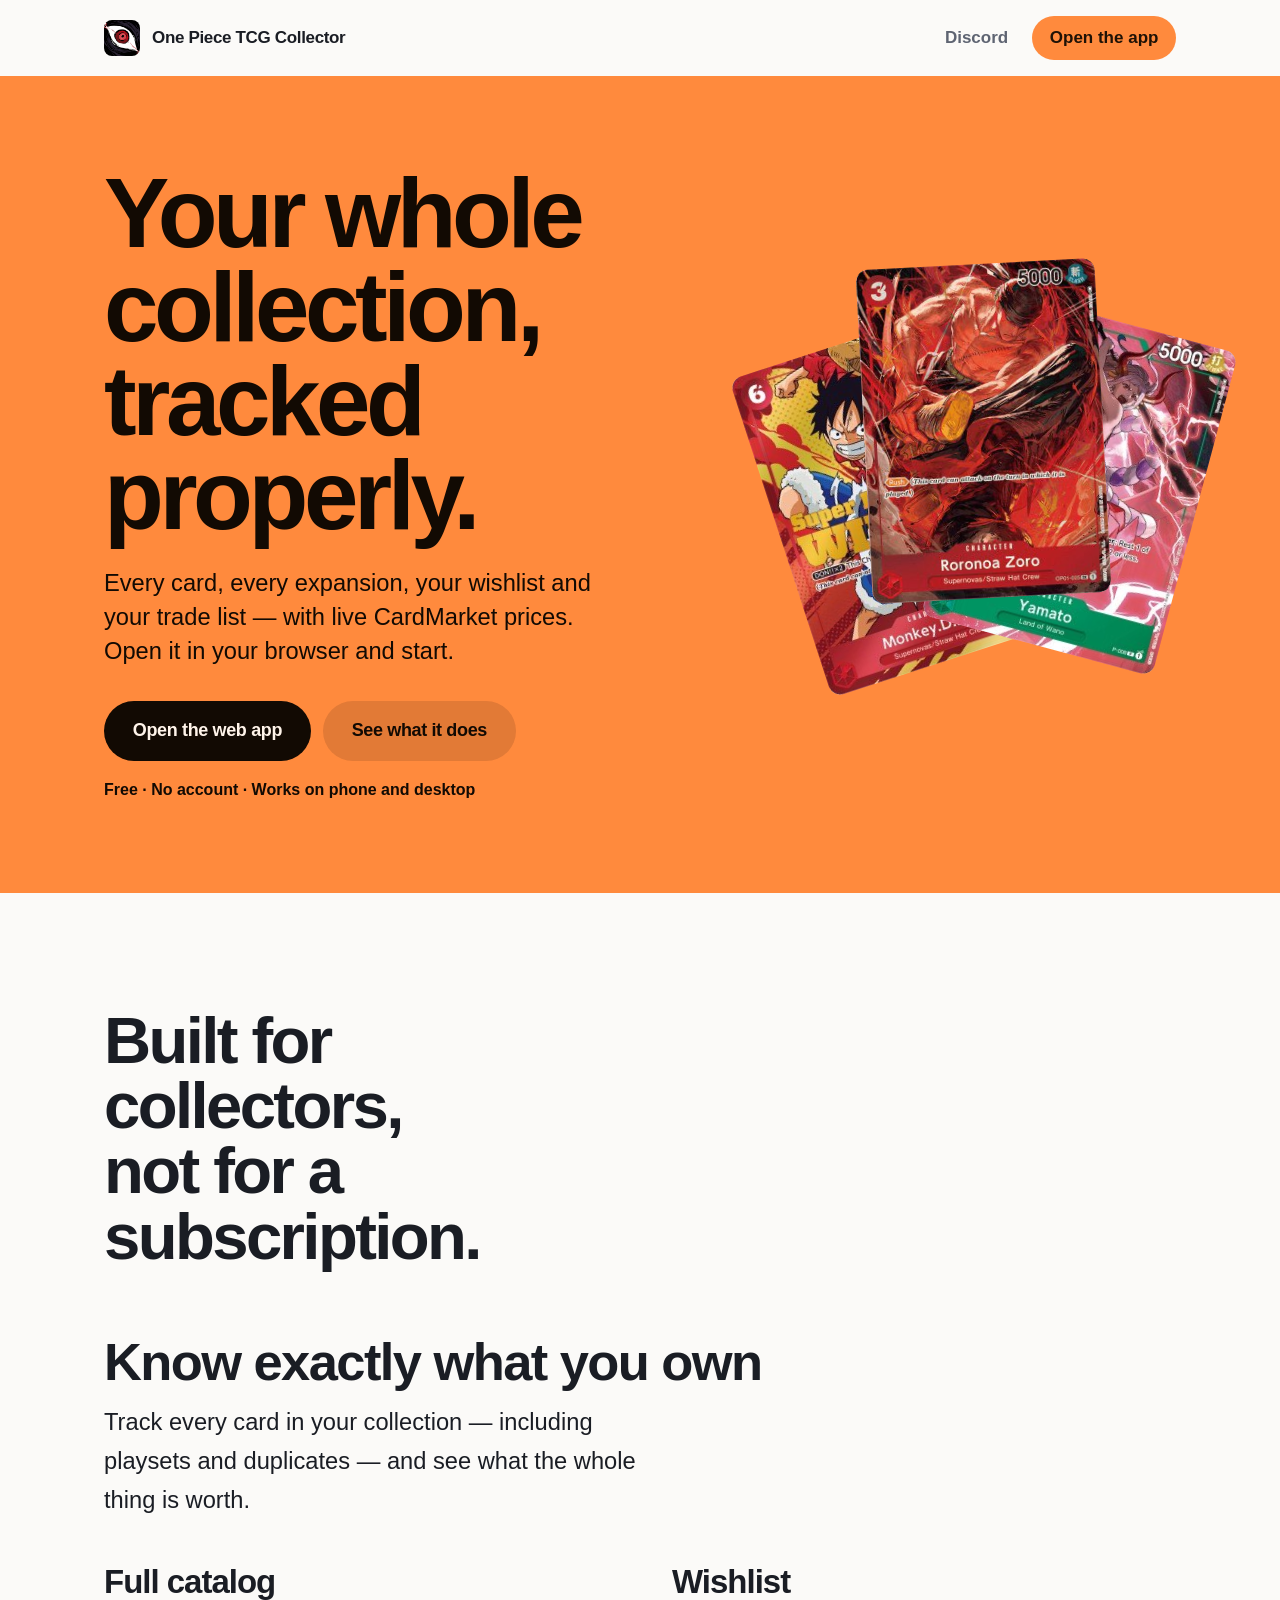
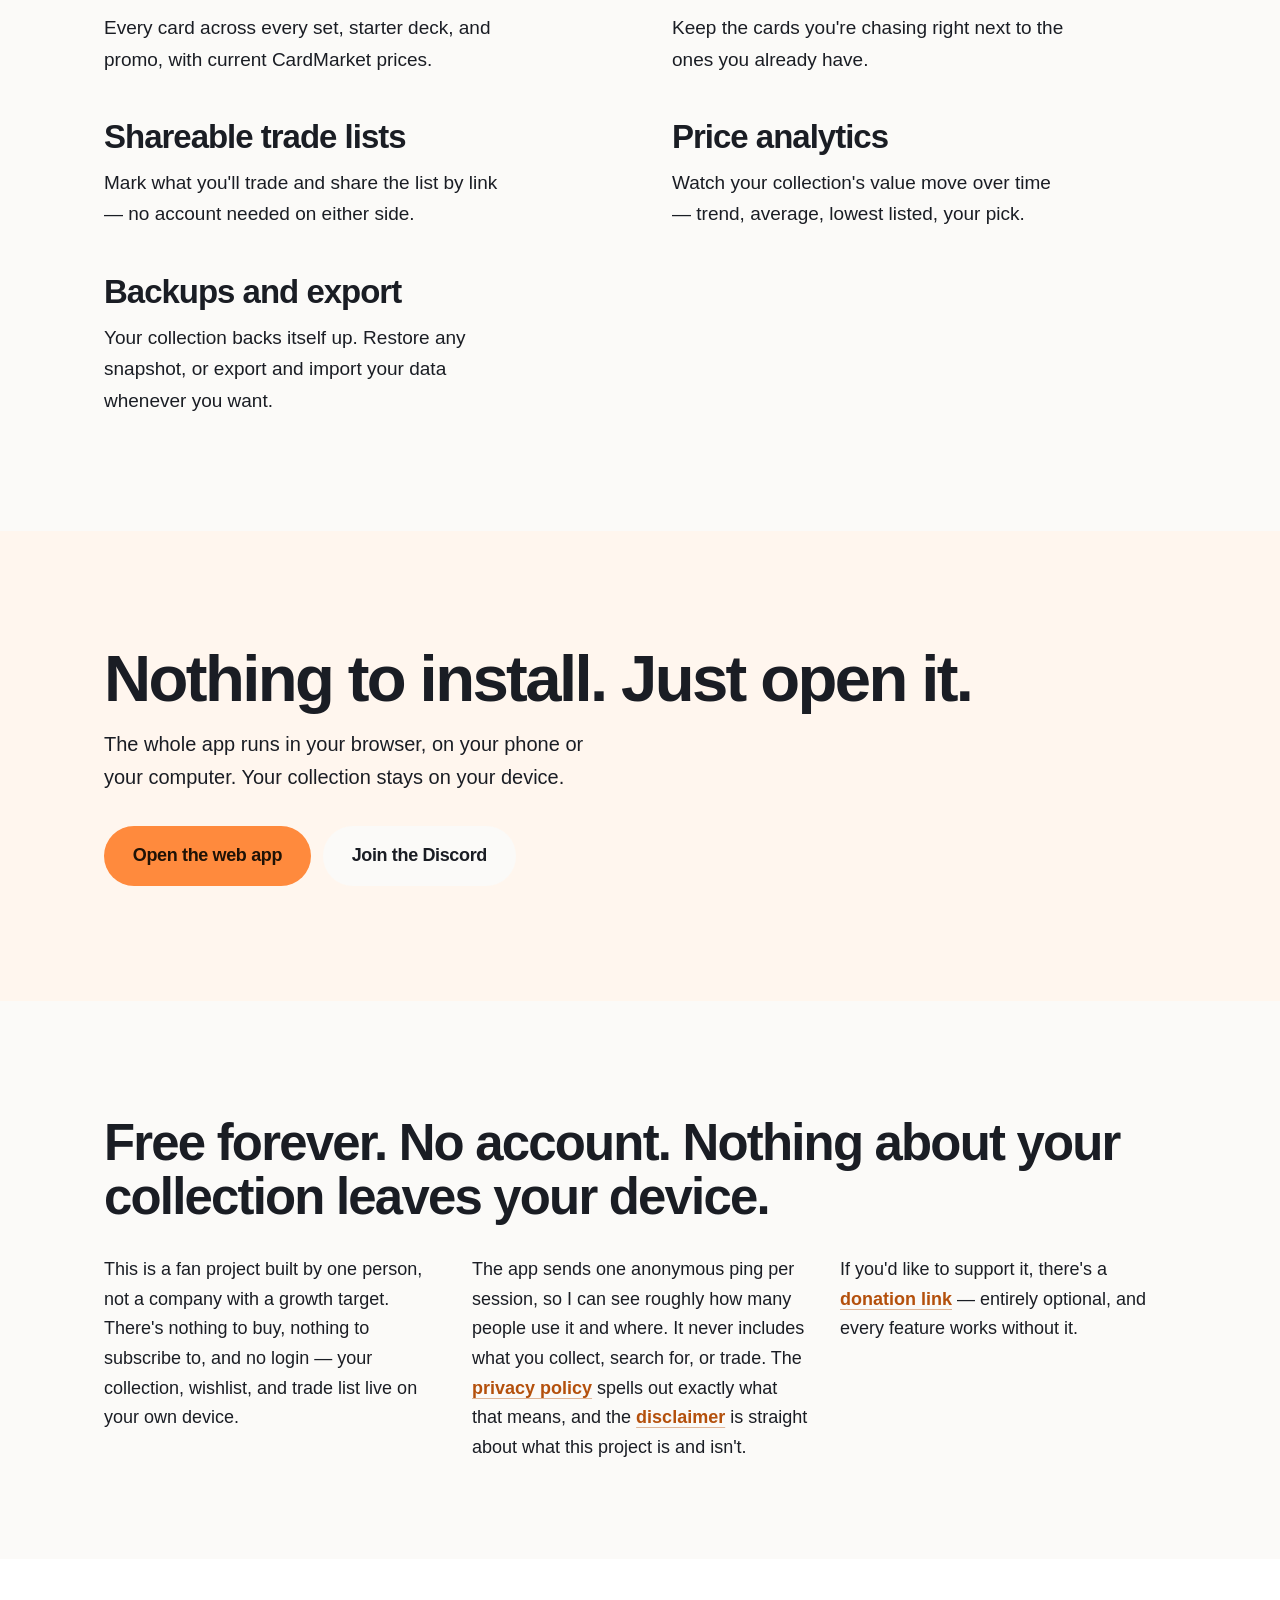
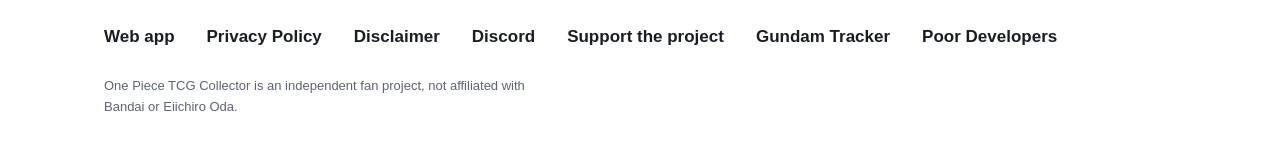
==== commit 3fc80011: "feat(site): rediseño de la landing, enlace a la web app y sin referencias a Android Co-Authored-By: " ====
--- a/index.html
+++ b/index.html
@@ -4,15 +4,14 @@
   <meta charset="UTF-8" />
   <meta name="viewport" content="width=device-width, initial-scale=1.0" />
   <title>One Piece TCG Collector</title>
-  <meta name="description" content="Track your One Piece TCG collection, wishlist, and trades — 100% free, no account." />
+  <meta name="description" content="Track your One Piece TCG collection, wishlist, and trades with live CardMarket prices — free, in your browser, no account." />
   <link rel="canonical" href="https://optcg.poordevelopers.com/" />
-  <meta name="theme-color" content="#080B12" media="(prefers-color-scheme: dark)" />
-  <meta name="theme-color" content="#FBFAF8" media="(prefers-color-scheme: light)" />
+  <meta name="theme-color" content="#ff8a3d" />
 
   <meta property="og:type" content="website" />
   <meta property="og:url" content="https://optcg.poordevelopers.com/" />
   <meta property="og:title" content="One Piece TCG Collector" />
-  <meta property="og:description" content="Track your One Piece TCG collection, wishlist, and trades — 100% free, no account." />
+  <meta property="og:description" content="Track your One Piece TCG collection, wishlist, and trades with live CardMarket prices — free, in your browser, no account." />
   <meta property="og:image" content="https://optcg.poordevelopers.com/assets/og-image.png" />
   <meta name="twitter:card" content="summary_large_image" />
 
@@ -27,7 +26,10 @@
         <img src="assets/favicon.png" alt="" />
         <span>One Piece TCG Collector</span>
       </a>
-      <a class="header-link" href="https://discord.gg/aE2m7DEPWh">Discord</a>
+      <nav class="header-nav" aria-label="Main">
+        <a class="header-link" href="https://discord.gg/aE2m7DEPWh">Discord</a>
+        <a class="header-cta" href="https://optcg-collector.poordevelopers.com">Open the app</a>
+      </nav>
     </div>
   </header>
 
@@ -37,20 +39,16 @@
       <div class="container">
         <div class="hero-grid">
           <div>
-            <p class="eyebrow">Free · No account · Android</p>
-            <h1>Your whole collection, <em>tracked properly.</em></h1>
+            <h1>Your whole collection, tracked properly.</h1>
             <p class="lead">
-              Every card, every expansion, your wishlist and your trade list — in one app,
-              with real CardMarket prices. No account, no login, no catch.
+              Every card, every expansion, your wishlist and your trade list — with live
+              CardMarket prices. Open it in your browser and start.
             </p>
             <div class="actions">
-              <a class="btn btn-primary" href="https://discord.gg/aE2m7DEPWh">Join the Discord</a>
-              <a class="btn btn-ghost" href="#features">See what it does</a>
+              <a class="btn btn-dark" href="https://optcg-collector.poordevelopers.com">Open the web app</a>
+              <a class="btn btn-soft" href="#features">See what it does</a>
             </div>
-            <p class="status">
-              <span class="status-dot" aria-hidden="true"></span>
-              Coming soon to Google Play
-            </p>
+            <p class="fine">Free · No account · Works on phone and desktop</p>
           </div>
 
           <div class="card-stack" aria-hidden="true">
@@ -65,22 +63,11 @@
     <section class="features" id="features">
       <div class="container">
         <div class="section-head">
-          <p class="eyebrow">What it does</p>
           <h2>Built for collectors, not for a subscription.</h2>
-          <p>
-            Everything you need to keep track of a growing collection — and nothing
-            that asks you to sign up first.
-          </p>
         </div>
 
-        <div class="bento">
-
-          <article class="tile tile-lead">
-            <svg viewBox="0 0 24 24" fill="none" stroke="currentColor" stroke-width="1.5" stroke-linecap="round" stroke-linejoin="round" aria-hidden="true" focusable="false">
-              <rect x="3" y="3" width="14" height="14" rx="2.5" />
-              <path d="M21 7v11.5A2.5 2.5 0 0 1 18.5 21H7" />
-              <path d="m7 9.8 2.6 2.6L14 8" />
-            </svg>
+        <div class="feature-list">
+          <article class="feature feature-lead">
             <h3>Know exactly what you own</h3>
             <p>
               Track every card in your collection — including playsets and duplicates —
@@ -88,71 +75,53 @@
             </p>
           </article>
 
-          <article class="tile tile-catalog">
-            <svg viewBox="0 0 24 24" fill="none" stroke="currentColor" stroke-width="1.5" stroke-linecap="round" stroke-linejoin="round" aria-hidden="true" focusable="false">
-              <path d="M12 3 3 7.5l9 4.5 9-4.5L12 3Z" />
-              <path d="m3 12 9 4.5 9-4.5" />
-              <path d="m3 16.5 9 4.5 9-4.5" />
-            </svg>
+          <article class="feature">
             <h3>Full catalog</h3>
             <p>Every card across every set, starter deck, and promo, with current CardMarket prices.</p>
           </article>
 
-          <article class="tile tile-third tile-wishlist">
-            <svg viewBox="0 0 24 24" fill="none" stroke="currentColor" stroke-width="1.5" stroke-linecap="round" stroke-linejoin="round" aria-hidden="true" focusable="false">
-              <path d="M12 20s-7.5-4.6-7.5-9.4A4.1 4.1 0 0 1 12 7.6a4.1 4.1 0 0 1 7.5 3C19.5 15.4 12 20 12 20Z" />
-            </svg>
+          <article class="feature">
             <h3>Wishlist</h3>
             <p>Keep the cards you're chasing right next to the ones you already have.</p>
           </article>
 
-          <article class="tile tile-third tile-trade">
-            <svg viewBox="0 0 24 24" fill="none" stroke="currentColor" stroke-width="1.5" stroke-linecap="round" stroke-linejoin="round" aria-hidden="true" focusable="false">
-              <path d="M4 8h13l-3.2-3.2" />
-              <path d="M20 16H7l3.2 3.2" />
-            </svg>
+          <article class="feature">
             <h3>Shareable trade lists</h3>
             <p>Mark what you'll trade and share the list by link — no account needed on either side.</p>
           </article>
 
-          <article class="tile tile-third">
-            <svg viewBox="0 0 24 24" fill="none" stroke="currentColor" stroke-width="1.5" stroke-linecap="round" stroke-linejoin="round" aria-hidden="true" focusable="false">
-              <path d="M4 19V5" />
-              <path d="M4 19h16" />
-              <path d="m7.5 15 3.5-4 3 2.6L20 7.5" />
-            </svg>
+          <article class="feature">
             <h3>Price analytics</h3>
             <p>Watch your collection's value move over time — trend, average, lowest listed, your pick.</p>
           </article>
 
-          <article class="tile tile-strip">
-            <svg viewBox="0 0 24 24" fill="none" stroke="currentColor" stroke-width="1.5" stroke-linecap="round" stroke-linejoin="round" aria-hidden="true" focusable="false">
-              <path d="M3 7.5 5 4h14l2 3.5" />
-              <path d="M3 7.5V19a1.5 1.5 0 0 0 1.5 1.5h15A1.5 1.5 0 0 0 21 19V7.5Z" />
-              <path d="M9.5 12h5" />
-            </svg>
-            <div>
-              <h3>Automatic backups</h3>
-              <p>
-                Your collection backs itself up. Restore any snapshot, or export and import
-                your data whenever you want.
-              </p>
-            </div>
+          <article class="feature">
+            <h3>Backups and export</h3>
+            <p>Your collection backs itself up. Restore any snapshot, or export and import your data whenever you want.</p>
           </article>
+        </div>
+      </div>
+    </section>
 
+    <section class="launch">
+      <div class="container">
+        <h2>Nothing to install. Just open it.</h2>
+        <p>The whole app runs in your browser, on your phone or your computer. Your collection stays on your device.</p>
+        <div class="actions">
+          <a class="btn btn-primary" href="https://optcg-collector.poordevelopers.com">Open the web app</a>
+          <a class="btn btn-outline" href="https://discord.gg/aE2m7DEPWh">Join the Discord</a>
         </div>
       </div>
     </section>
 
     <section class="credibility">
       <div class="container">
-        <div class="panel">
-          <p class="eyebrow">The honest part</p>
-          <h2>Free forever. No account. Nothing about your collection leaves your phone.</h2>
+        <h2>Free forever. No account. Nothing about your collection leaves your device.</h2>
+        <div class="cols">
           <p>
             This is a fan project built by one person, not a company with a growth target.
             There's nothing to buy, nothing to subscribe to, and no login — your collection,
-            wishlist, and trade list live in a database on your own device.
+            wishlist, and trade list live on your own device.
           </p>
           <p>
             The app sends one anonymous ping per session, so I can see roughly how many people
@@ -174,10 +143,13 @@
   <footer class="site-footer">
     <div class="container">
       <div class="links">
+        <a href="https://optcg-collector.poordevelopers.com">Web app</a>
         <a href="privacy.html">Privacy Policy</a>
         <a href="disclaimer.html">Disclaimer</a>
         <a href="https://discord.gg/aE2m7DEPWh">Discord</a>
         <a href="https://www.buymeacoffee.com/JapaneseWeddingPhotos">Support the project</a>
+        <a href="https://gundam.poordevelopers.com">Gundam Tracker</a>
+        <a href="https://poordevelopers.com">Poor Developers</a>
       </div>
       <p class="colophon">One Piece TCG Collector is an independent fan project, not affiliated with Bandai or Eiichiro Oda.</p>
     </div>
--- a/style.css
+++ b/style.css
@@ -33,14 +33,6 @@
      the shadow only grounds the largest floating elements. */
   --elevation-1: 0 1px 2px rgba(0, 0, 0, 0.4);
   --elevation-2: 0 24px 60px -20px rgba(0, 0, 0, 0.7);
-
-  /* Atmosphere behind the hero */
-  --glow: radial-gradient(
-    62% 80% at 78% 12%,
-    rgba(255, 138, 61, 0.16) 0%,
-    rgba(255, 138, 61, 0.05) 38%,
-    transparent 72%
-  );
 
   /* Type */
   --font-display: "Segoe UI Variable Display", "Segoe UI", -apple-system,
@@ -107,12 +99,6 @@
     --elevation-1: 0 1px 2px rgba(26, 29, 36, 0.06);
     --elevation-2: 0 20px 48px -16px rgba(26, 29, 36, 0.18);
 
-    --glow: radial-gradient(
-      62% 80% at 78% 12%,
-      rgba(255, 138, 61, 0.18) 0%,
-      rgba(255, 138, 61, 0.06) 38%,
-      transparent 72%
-    );
 
     color-scheme: light;
   }
@@ -227,9 +213,7 @@
    -------------------------------------------------------------------------- */
 
 .site-header {
-  border-bottom: 1px solid var(--hairline);
-  background: color-mix(in srgb, var(--canvas) 80%, transparent);
-  backdrop-filter: saturate(140%) blur(10px);
+  background: var(--canvas);
   position: relative;
   z-index: 2;
 }
@@ -251,20 +235,26 @@
 }
 
 .brand img {
-  width: 34px;
-  height: 34px;
+  width: 36px;
+  height: 36px;
   border-radius: var(--r-sm);
 }
 
 .brand span {
   font-family: var(--font-display);
   font-size: var(--fs-body);
-  font-weight: 700;
+  font-weight: 800;
   letter-spacing: var(--track-tight);
 }
 
+.header-nav {
+  display: flex;
+  align-items: center;
+  gap: var(--sp-5);
+}
+
 .header-link {
-  font-size: var(--fs-caption);
+  font-size: var(--fs-body);
   font-weight: 600;
   color: var(--ink-muted);
   text-decoration: none;
@@ -274,28 +264,46 @@
   color: var(--ink);
 }
 
+.header-cta {
+  padding: 0.5rem 1.1rem;
+  border-radius: var(--r-pill);
+  background: var(--accent);
+  color: var(--accent-contrast);
+  font-weight: 700;
+  text-decoration: none;
+  transition: background-color 160ms ease, transform 160ms ease;
+}
+
+.header-cta:hover {
+  background: color-mix(in srgb, var(--accent) 88%, white);
+}
+
+.header-cta:active {
+  transform: scale(0.97);
+}
+
 .site-footer {
-  border-top: 1px solid var(--hairline);
-  margin-top: var(--sp-7);
-  padding-block: var(--sp-6);
+  background: var(--surface);
+  margin-top: var(--sp-9);
+  padding-block: var(--sp-8) var(--sp-6);
 }
 
 .site-footer .links {
   display: flex;
   flex-wrap: wrap;
-  gap: var(--sp-5);
-  margin-bottom: var(--sp-4);
+  gap: var(--sp-3) var(--sp-6);
+  margin-bottom: var(--sp-5);
 }
 
 .site-footer .links a {
-  font-size: var(--fs-caption);
+  font-size: var(--fs-body);
   font-weight: 600;
-  color: var(--ink-muted);
+  color: var(--ink);
   text-decoration: none;
 }
 
 .site-footer .links a:hover {
-  color: var(--ink);
+  color: var(--accent-ink);
   text-decoration: underline;
 }
 
@@ -312,70 +320,71 @@
 .btn {
   display: inline-flex;
   align-items: center;
+  justify-content: center;
   gap: var(--sp-2);
-  padding: 0.8rem 1.5rem;
+  padding: 0.95rem 1.8rem;
   border-radius: var(--r-pill);
   font-family: var(--font-body);
-  font-size: var(--fs-body);
+  font-size: 1.125rem;
   font-weight: 700;
   letter-spacing: var(--track-tight);
   text-decoration: none;
-  border: 1px solid transparent;
+  border: 0;
   transition: transform 160ms ease, background-color 160ms ease,
-    border-color 160ms ease;
+    color 160ms ease;
 }
 
 .btn:hover {
   transform: translateY(-1px);
+}
+
+.btn:active {
+  transform: scale(0.98);
 }
 
 .btn-primary {
   background: var(--accent);
   color: var(--accent-contrast);
-  box-shadow: 0 10px 30px -12px color-mix(in srgb, var(--accent) 70%, transparent);
 }
 
 .btn-primary:hover {
   background: color-mix(in srgb, var(--accent) 88%, white);
 }
 
-.btn-ghost {
-  color: var(--ink);
-  border-color: var(--hairline);
-  background: var(--surface);
-}
-
-.btn-ghost:hover {
-  border-color: color-mix(in srgb, var(--ink) 30%, var(--hairline));
-}
-
-/* --------------------------------------------------------------------------
-   Hero
+.btn-dark {
+  background: #120a03;
+  color: #fff4ea;
+}
+
+.btn-dark:hover {
+  background: #2a1a0b;
+}
+
+.btn-soft {
+  background: rgba(18, 10, 3, 0.12);
+  color: #120a03;
+}
+
+.btn-soft:hover {
+  background: #120a03;
+  color: #fff4ea;
+}
+
+/* --------------------------------------------------------------------------
+   Hero — one flat field of brand orange, the cards as the picture
    -------------------------------------------------------------------------- */
 
 .hero {
-  position: relative;
-  padding-block: clamp(2.5rem, 6vw, 5rem) clamp(2rem, 4vw, 3rem);
+  background: var(--accent);
+  color: #120a03;
+  padding-block: clamp(3rem, 7vw, 6rem);
   overflow: hidden;
-}
-
-.hero::before {
-  content: "";
-  position: absolute;
-  inset: -30% 0 auto;
-  height: 160%;
-  background: var(--glow);
-  pointer-events: none;
-}
-
-.hero .container {
-  position: relative;
 }
 
 .hero-grid {
   display: grid;
-  grid-template-columns: minmax(0, 1.15fr) minmax(0, 0.85fr);
-  gap: var(--sp-8);
+  grid-template-columns: minmax(0, 1.25fr) minmax(0, 0.75fr);
+  gap: var(--sp-7);
   align-items: center;
 }
 
@@ -384,274 +393,235 @@
 }
 
 .hero h1 {
-  font-size: var(--fs-display);
+  font-size: clamp(2.75rem, 1rem + 6.4vw, 6.25rem);
   font-weight: 800;
-  letter-spacing: var(--track-display);
-  line-height: 1.02;
-}
-
-.hero h1 em {
-  font-style: normal;
-  color: var(--accent-ink);
+  letter-spacing: -0.045em;
+  line-height: 0.96;
 }
 
 .hero .lead {
   margin-top: var(--sp-5);
-  font-size: var(--fs-lead);
-  color: var(--ink-muted);
-  max-width: 46ch;
+  font-size: clamp(1.15rem, 1rem + 0.6vw, 1.5rem);
+  line-height: 1.45;
+  max-width: 40ch;
 }
 
 .hero .actions {
   display: flex;
   flex-wrap: wrap;
   align-items: center;
-  gap: var(--sp-4);
+  gap: var(--sp-3);
   margin-top: var(--sp-6);
 }
 
-/* Pre-launch availability. Deliberately not a button — it is a status, and
-   dressing it as a peer of the CTA is what made the old hero read as a
-   row of interchangeable pills. */
-.status {
-  display: flex;
-  align-items: center;
-  gap: var(--sp-2);
-  margin-top: var(--sp-5);
-  font-size: var(--fs-caption);
-  color: var(--ink-muted);
-}
-
-.status-dot {
-  width: 7px;
-  height: 7px;
-  border-radius: 50%;
-  background: var(--accent);
-  flex: none;
-  animation: pulse 2.4s ease-in-out infinite;
-}
-
-@keyframes pulse {
-  0%,
-  100% {
-    opacity: 1;
-    box-shadow: 0 0 0 0 color-mix(in srgb, var(--accent) 55%, transparent);
-  }
-  50% {
-    opacity: 0.65;
-    box-shadow: 0 0 0 6px transparent;
-  }
-}
-
-/* Hero visual: three real cards from the game, fanned like a hand pulled
-   from a binder. Wide spread plus a slight per-card lift on hover reads as
-   a deck you could riffle through, not a static product shot. */
+.hero .fine {
+  margin-top: var(--sp-4);
+  font-size: 1rem;
+  font-weight: 600;
+}
+
+/* Three real cards from the game, fanned like a hand pulled from a binder. */
 .card-stack {
   position: relative;
-  width: 400px;
-  height: 380px;
+  width: 100%;
+  max-width: 400px;
+  height: 440px;
   margin-inline: auto;
 }
 
 .card-stack .card {
   position: absolute;
-  width: 216px;
-  height: 302px;
-  border-radius: 10px;
-  border: 1px solid var(--hairline);
+  width: 62%;
+  aspect-ratio: 251 / 351;
+  border-radius: 12px;
   background-color: var(--surface);
   background-size: cover;
   background-position: center;
-  box-shadow: var(--elevation-2);
   transition: transform 260ms ease;
 }
 
 .card-stack .card-a {
-  left: -6px;
-  top: 66px;
-  transform: rotate(-20deg);
+  left: -4%;
+  top: 16%;
+  transform: rotate(-18deg);
   background-image: url("assets/cards/luffy.jpg");
 }
 
 .card-stack .card-b {
-  left: 178px;
-  top: 40px;
-  transform: rotate(16deg);
+  left: 44%;
+  top: 12%;
+  transform: rotate(15deg);
   background-image: url("assets/cards/yamato.jpg");
 }
 
 .card-stack .card-c {
-  left: 86px;
-  top: 4px;
+  left: 19%;
+  top: 0;
   transform: rotate(-3deg);
   background-image: url("assets/cards/zoro.jpg");
 }
 
 .card-stack:hover .card-a {
-  transform: rotate(-26deg) translate(-10px, 4px);
+  transform: rotate(-24deg) translate(-10px, 4px);
 }
 
 .card-stack:hover .card-b {
-  transform: rotate(22deg) translate(10px, 4px);
+  transform: rotate(21deg) translate(10px, 4px);
 }
 
 .card-stack:hover .card-c {
   transform: rotate(-3deg) translateY(-10px);
 }
 
-
-/* --------------------------------------------------------------------------
-   Features — weighted bento, deliberately uneven row structure
-   -------------------------------------------------------------------------- */
+/* --------------------------------------------------------------------------
+   Features — a statement and six plain rows, no cards
+   -------------------------------------------------------------------------- */
+
+.features {
+  padding-block: clamp(4rem, 9vw, 8rem);
+}
 
 .section-head {
-  max-width: 52ch;
+  max-width: 14em;
+  margin-bottom: var(--sp-8);
+}
+
+.section-head h2 {
+  font-size: clamp(2.25rem, 1.2rem + 3.6vw, 4.5rem);
+  font-weight: 800;
+  letter-spacing: -0.04em;
+  line-height: 1;
+}
+
+.feature-list {
+  display: grid;
+  gap: var(--sp-7) var(--sp-8);
+  grid-template-columns: repeat(2, minmax(0, 1fr));
+}
+
+.feature h3 {
+  font-size: clamp(1.5rem, 1.1rem + 1.2vw, 2.25rem);
+  font-weight: 800;
+  letter-spacing: -0.03em;
+  line-height: 1.1;
+  margin-bottom: var(--sp-3);
+}
+
+.feature p {
+  font-size: 1.1875rem;
+  max-width: 38ch;
+}
+
+.feature-lead {
+  grid-column: 1 / -1;
+}
+
+.feature-lead h3 {
+  font-size: clamp(2rem, 1.2rem + 2.6vw, 3.5rem);
+}
+
+.feature-lead p {
+  font-size: clamp(1.2rem, 1rem + 0.6vw, 1.5rem);
+  max-width: 44ch;
+}
+
+/* --------------------------------------------------------------------------
+   Open the app — a full field with the one action
+   -------------------------------------------------------------------------- */
+
+.launch {
+  background: var(--surface-high);
+  padding-block: clamp(4rem, 9vw, 8rem);
+}
+
+.launch h2 {
+  font-size: clamp(2.25rem, 1.2rem + 3.6vw, 4.5rem);
+  font-weight: 800;
+  letter-spacing: -0.04em;
+  line-height: 1;
+  max-width: 16em;
+}
+
+.launch p {
+  margin-top: var(--sp-4);
+  font-size: 1.25rem;
+  max-width: 46ch;
+}
+
+.launch .actions {
+  margin-top: var(--sp-6);
+  display: flex;
+  flex-wrap: wrap;
+  gap: var(--sp-3);
+}
+
+.btn-outline {
+  background: var(--canvas);
+  color: var(--ink);
+}
+
+.btn-outline:hover {
+  background: var(--ink);
+  color: var(--canvas);
+}
+
+/* --------------------------------------------------------------------------
+   Credibility
+   -------------------------------------------------------------------------- */
+
+.credibility {
+  padding-block: clamp(4rem, 9vw, 8rem) 0;
+}
+
+.credibility h2 {
+  font-size: clamp(1.9rem, 1.1rem + 2.6vw, 3.25rem);
+  font-weight: 800;
+  letter-spacing: -0.035em;
+  line-height: 1.05;
+  max-width: 20em;
   margin-bottom: var(--sp-6);
 }
 
-.section-head h2 {
-  font-size: var(--fs-h2);
+.credibility .cols {
+  display: grid;
+  grid-template-columns: repeat(3, minmax(0, 1fr));
+  gap: var(--sp-6);
+}
+
+.credibility p {
+  font-size: 1.125rem;
+}
+
+.credibility a {
+  font-weight: 700;
+}
+
+/* --------------------------------------------------------------------------
+   More from the collective
+   -------------------------------------------------------------------------- */
+
+.more {
+  padding-block: clamp(3rem, 6vw, 5rem) 0;
+}
+
+.more h2 {
+  font-size: clamp(1.5rem, 1.1rem + 1.2vw, 2.25rem);
   font-weight: 800;
-  letter-spacing: var(--track-display);
-}
-
-.section-head p {
-  margin-top: var(--sp-3);
-  color: var(--ink-muted);
-}
-
-.features {
-  padding-block: clamp(2rem, 5vw, 3.5rem);
-}
-
-.bento {
+  letter-spacing: -0.03em;
+  margin-bottom: var(--sp-4);
+}
+
+.more ul {
+  list-style: none;
+  margin: 0;
+  padding: 0;
   display: grid;
-  grid-template-columns: repeat(6, 1fr);
-  gap: var(--sp-4);
-}
-
-.tile {
-  background: var(--surface);
-  border: 1px solid var(--hairline);
-  border-radius: var(--r-lg);
-  padding: var(--sp-5);
-  box-shadow: var(--elevation-1);
-}
-
-.tile h3 {
-  font-size: var(--fs-h3);
+  gap: var(--sp-3);
+}
+
+.more a {
+  font-size: 1.25rem;
   font-weight: 700;
-  letter-spacing: var(--track-tight);
-  margin-bottom: var(--sp-2);
-}
-
-.tile p {
-  color: var(--ink-muted);
-  font-size: var(--fs-body);
-}
-
-.tile svg {
-  width: 26px;
-  height: 26px;
-  margin-bottom: var(--sp-4);
-  color: var(--accent-ink);
-}
-
-/* Row 1 — 4 + 2 */
-.tile-lead {
-  grid-column: span 4;
-  background: var(--surface-high);
-  padding: var(--sp-6);
-}
-
-.tile-lead h3 {
-  font-size: var(--fs-h2);
-  font-weight: 800;
-  letter-spacing: var(--track-display);
-  margin-bottom: var(--sp-3);
-}
-
-.tile-lead p {
-  font-size: var(--fs-lead);
-  max-width: 42ch;
-}
-
-.tile-lead svg {
-  width: 32px;
-  height: 32px;
-}
-
-.tile-catalog {
-  grid-column: span 2;
-}
-
-/* Row 2 — 2 + 2 + 2 */
-.tile-third {
-  grid-column: span 2;
-}
-
-.tile-wishlist svg {
-  color: var(--hue-wishlist);
-}
-
-.tile-trade svg {
-  color: var(--hue-trade);
-}
-
-/* Row 3 — one full-width strip, laid out horizontally so it does not read as
-   another card in the same rhythm */
-.tile-strip {
-  grid-column: span 6;
-  display: flex;
-  align-items: center;
-  gap: var(--sp-5);
-}
-
-.tile-strip svg {
-  margin-bottom: 0;
-  flex: none;
-  width: 30px;
-  height: 30px;
-}
-
-.tile-strip h3 {
-  margin-bottom: var(--sp-1);
-}
-
-/* --------------------------------------------------------------------------
-   Credibility
-   -------------------------------------------------------------------------- */
-
-.credibility {
-  padding-block: clamp(1.5rem, 4vw, 2.5rem) clamp(2rem, 5vw, 4rem);
-}
-
-.credibility .panel {
-  border: 1px solid var(--hairline);
-  border-left: 3px solid var(--accent);
-  border-radius: var(--r-md);
-  background: var(--surface);
-  padding: var(--sp-6);
-}
-
-.credibility h2 {
-  font-size: var(--fs-h2);
-  font-weight: 800;
-  letter-spacing: var(--track-display);
-  margin-bottom: var(--sp-4);
-}
-
-.credibility p {
-  color: var(--ink-muted);
-  max-width: var(--measure-prose);
-}
-
-.credibility p + p {
-  margin-top: var(--sp-4);
-}
-
-.credibility a {
-  font-weight: 600;
 }
 
 /* --------------------------------------------------------------------------
@@ -710,55 +680,35 @@
 @media (max-width: 900px) {
   .hero-grid {
     grid-template-columns: minmax(0, 1fr);
-    gap: var(--sp-7);
   }
 
   .card-stack {
-    transform: scale(0.82);
-    transform-origin: left center;
+    height: 380px;
+    max-width: 340px;
     margin-inline: 0;
   }
 
-  .tile-lead,
-  .tile-catalog,
-  .tile-third {
-    grid-column: span 3;
-  }
-
-  .tile-strip {
-    grid-column: span 6;
+  .credibility .cols {
+    grid-template-columns: minmax(0, 1fr);
   }
 }
 
 @media (max-width: 600px) {
-  /* On a phone the CTA belongs above the fold; decoration does not. */
-  .card-stack {
+  .feature-list {
+    grid-template-columns: minmax(0, 1fr);
+    gap: var(--sp-6);
+  }
+
+  .header-link {
     display: none;
-  }
-
-  .bento {
-    grid-template-columns: minmax(0, 1fr);
-  }
-
-  .tile-lead,
-  .tile-catalog,
-  .tile-third,
-  .tile-strip {
-    grid-column: span 1;
-  }
-
-  .tile-strip {
-    flex-direction: column;
-    align-items: flex-start;
-    gap: var(--sp-3);
-  }
-
-  .tile-lead {
-    padding: var(--sp-5);
   }
 
   .btn {
     width: 100%;
-    justify-content: center;
-  }
-}
+  }
+
+  .card-stack {
+    height: 300px;
+    max-width: 270px;
+  }
+}
